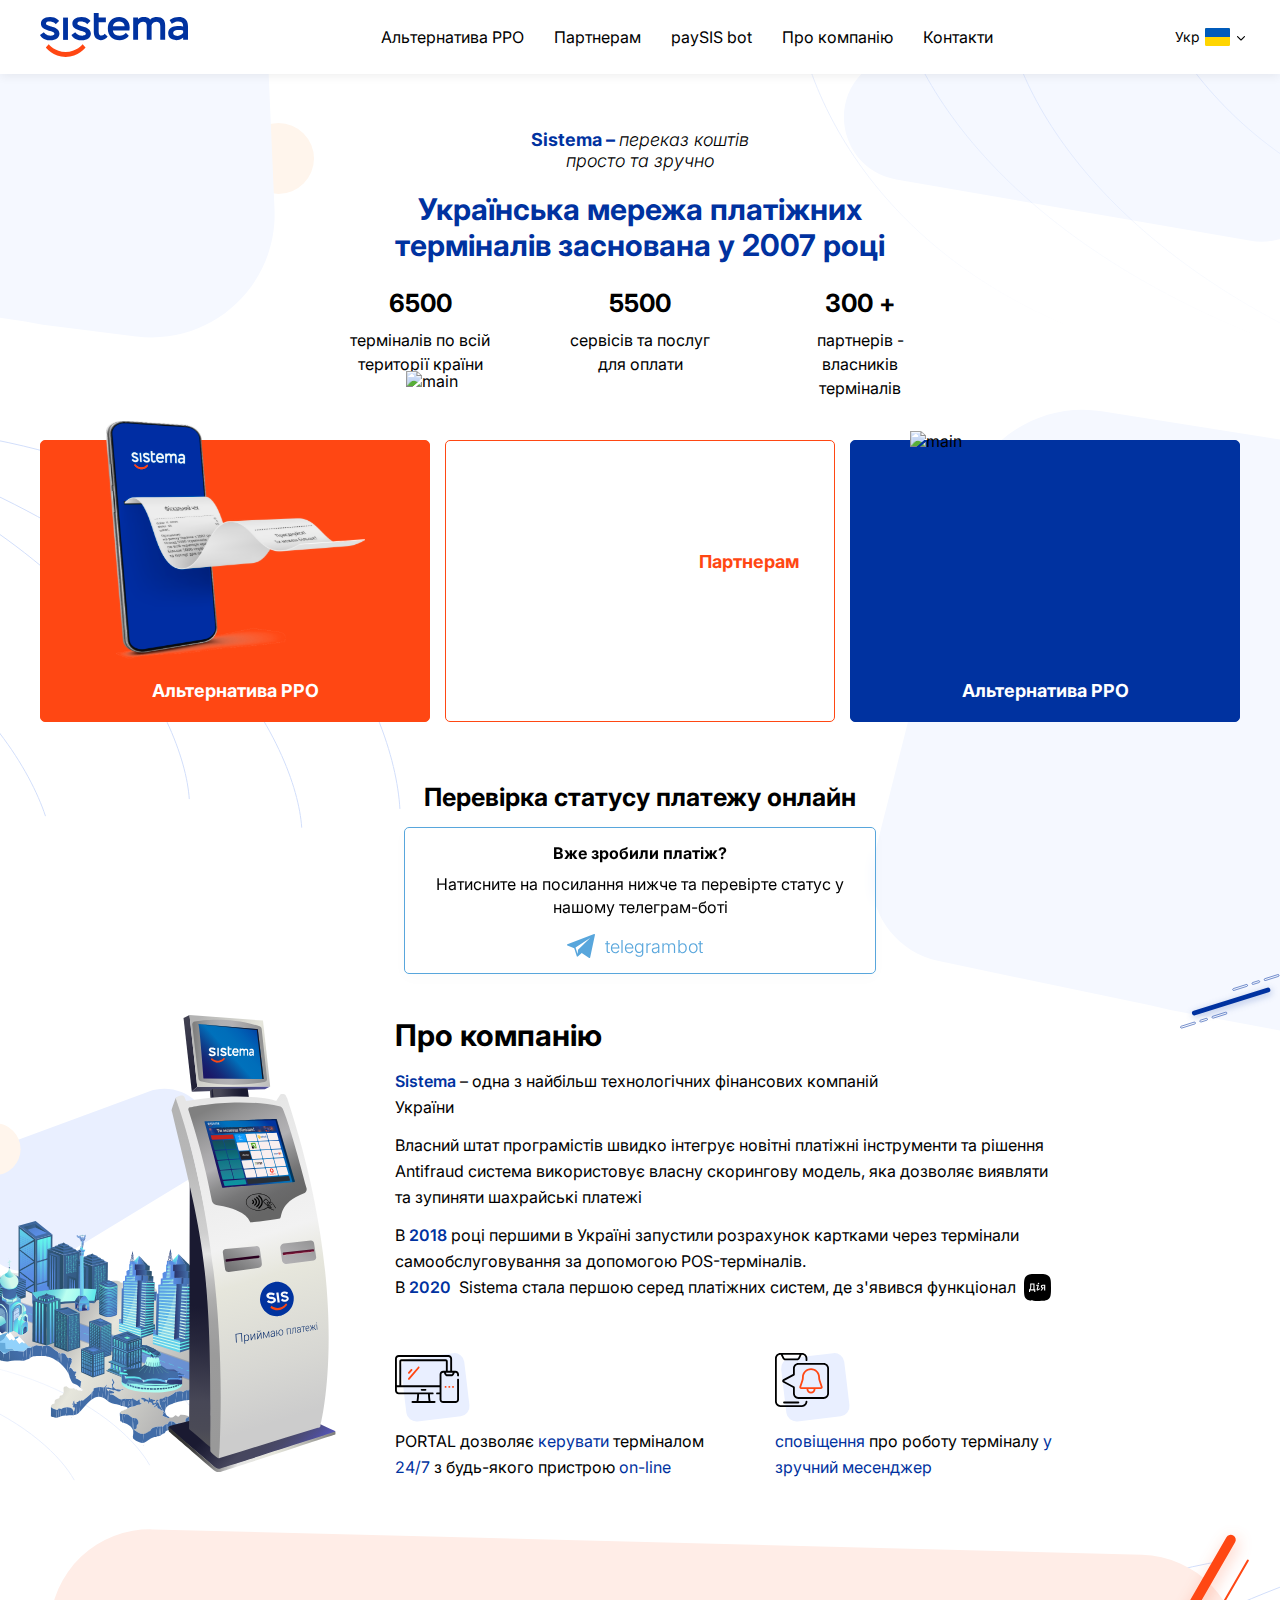
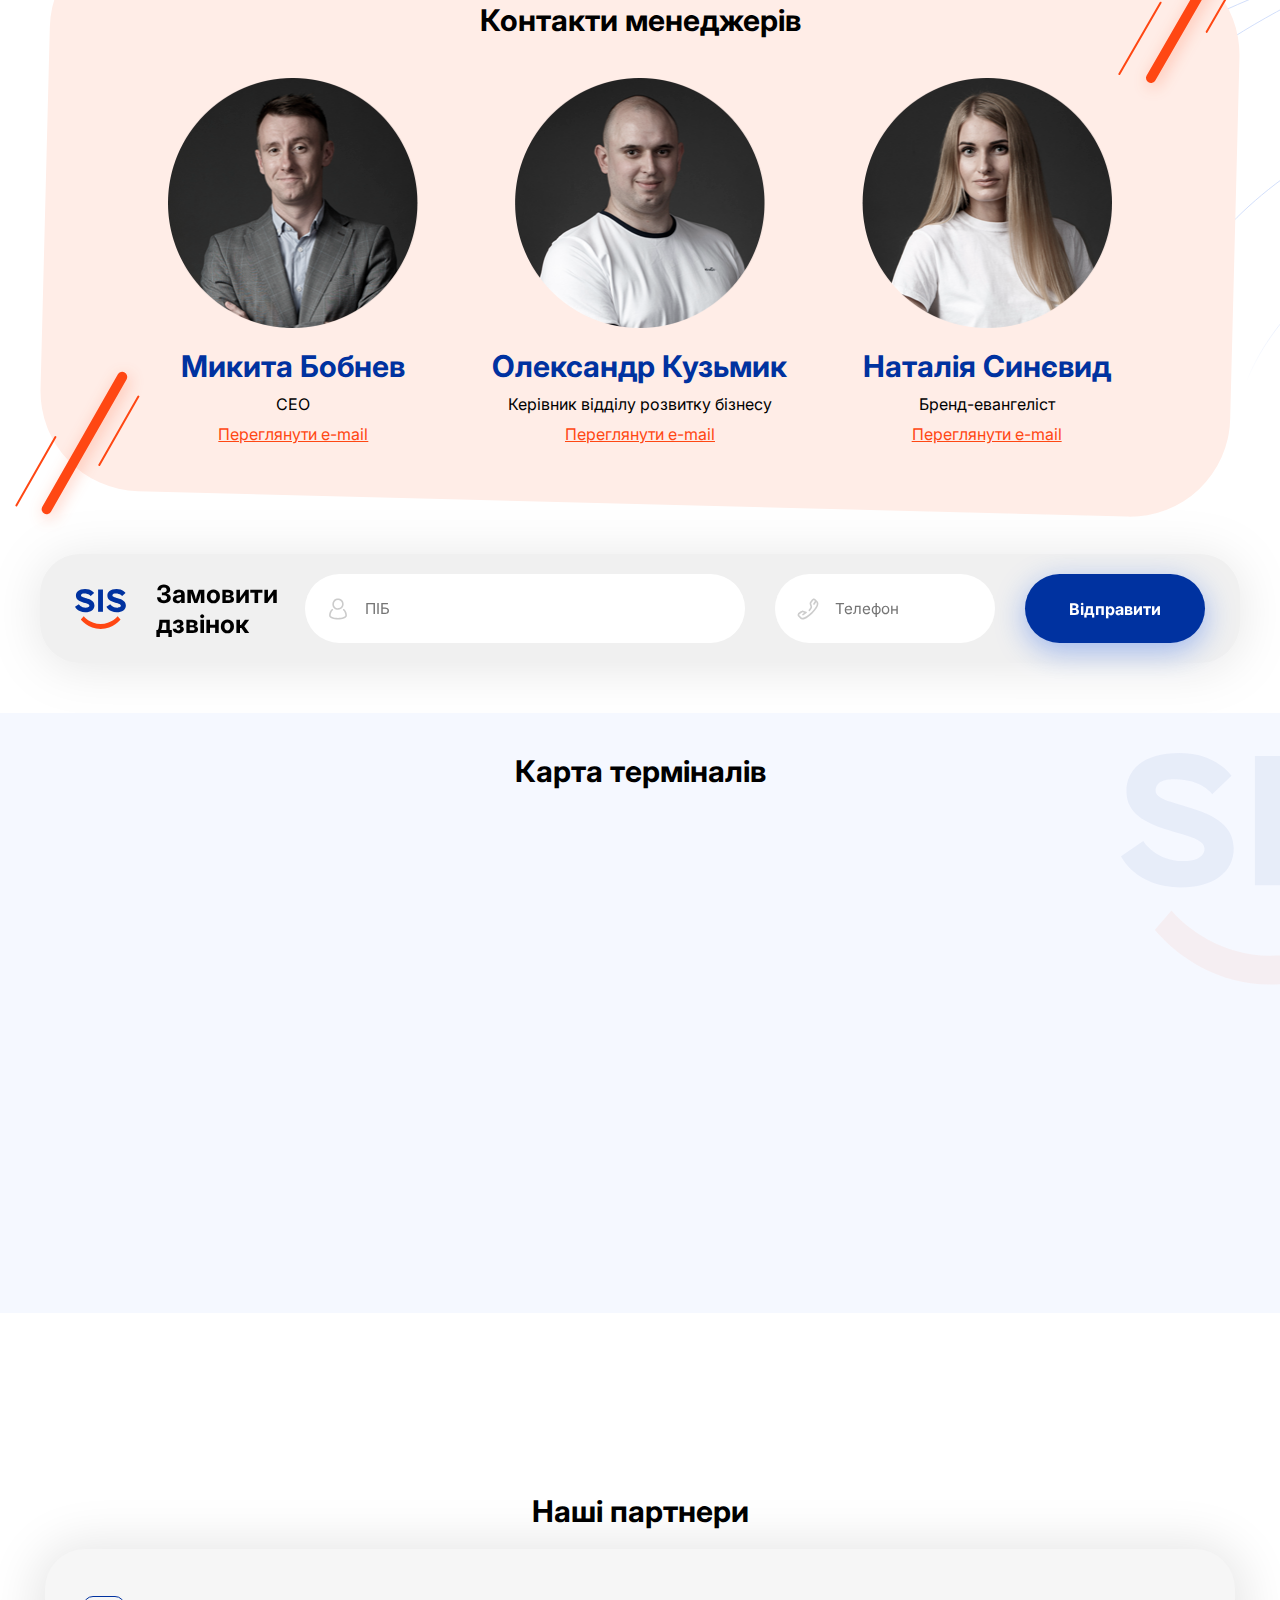
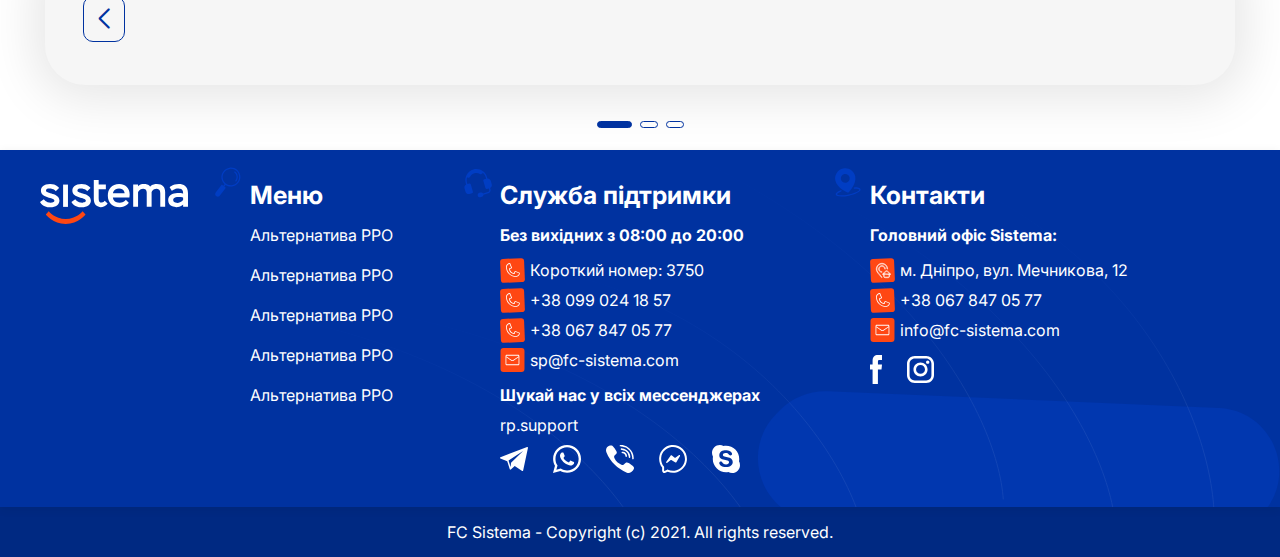
==== index.html @ 843196a5 "asd" ====
<!DOCTYPE html>
<html>

<head>
    <meta charset="utf-8">
    <meta http-equiv="X-UA-Compatible" content="IE=edge">
    <title></title>
    <meta name="description" content="">
    <meta name="viewport" content="width=device-width, initial-scale=1">
    <link rel="stylesheet" href="css/main.css">
    <link rel="stylesheet" href="https://unpkg.com/swiper/swiper-bundle.min.css" />
</head>

<body>
    <div class="wrapper">
        <div class="header_main">
            <img src="img/header/bg_left.svg" class="bg_left" alt="bg">
            <img src="img/header/bg_mob_left.svg" class="bg_left_mob" alt="bg">
            <img src="img/header/bg_right.svg" class="bg_right" alt="bg">
            <img src="img/header/bg_mob_right.svg" class="bg_right_mob" alt="bg">
        </div>
        <header class="padding">
            <div class="container">
                <div class="header_wrap">
                    <div class="header_logo">
                        <img src="img/header/header.svg" alt="logo">
                    </div>
                    <nav>
                        <div class="mob nav_header">
                            <div class="header_logo">
                                <img src="img/header/header.svg" alt="logo">
                            </div>
                            <img src="img/header/close.svg" class="close" alt="close">
                        </div>
                        <ul class="nav_ul">
                            <li><a href="#">Альтернатива РРО</a></li>
                            <li><a href="#">Партнерам</a></li>
                            <li><a href="#">paySIS bot</a></li>
                            <li><a href="#">Про компанію</a></li>
                            <li><a href="#">Контакти</a></li>
                        </ul>
                        <div class="mob header_lang_mob">
                            <ul class="header_lang">
                                <li>
                                    <a href="#">Укр <img src="img/header/ua.svg" alt="ua"></a>
                                    <ul class="sub-menu">
                                        <li>
                                            <a href="#">Укр <img src="img/header/ua.svg" alt="ua"></a>
                                        </li>
                                    </ul>
                                </li>
                            </ul>
                        </div>
                        <div class="footer_support mob">
                            <p class="footer_title"> Служба пiдтримки</p>
                            <p class="footer_subtitle">Без вихідних з 08:00 до 20:00</p>
                            <div class="footer_support_link">
                                <a href="tel:+380678470577"><svg width="25" height="25" viewBox="0 0 25 25" fill="none" xmlns="http://www.w3.org/2000/svg">
                                    <rect y="1.04907" width="23.974" height="23.974" rx="3" transform="rotate(-2.50778 0 1.04907)" fill="#FF4713"/>
                                    <g clip-path="url(#clip0)">
                                    <path d="M15.9994 18.9544C13.5747 18.9544 10.9855 18.0635 8.961 16.0391C6.9399 14.0179 6.04565 11.4304 6.04565 9.00068C6.04565 6.85932 7.77811 5.12329 9.92305 5.12329C10.0888 5.12329 10.2377 5.22416 10.2993 5.37801L12.0354 9.71826C12.1185 9.92605 12.0174 10.1619 11.8097 10.245L9.90257 11.0078C10.0375 13.2018 11.7986 14.9629 13.9923 15.0976L14.7551 13.1905C14.8381 12.983 15.0738 12.8816 15.2819 12.9647L19.6221 14.7008C19.7759 14.7624 19.8768 14.9113 19.8768 15.077C19.8768 17.2184 18.1443 18.9544 15.9994 18.9544ZM9.65337 5.94533C8.10147 6.07961 6.85607 7.38098 6.85607 9.00068C6.85607 11.443 7.80713 13.7391 9.53407 15.466C11.261 17.1929 13.5571 18.144 15.9994 18.144C17.6186 18.144 18.9204 16.8993 19.0548 15.3467L15.3571 13.8677L14.6395 15.6615C14.578 15.8154 14.429 15.9163 14.2633 15.9163C11.4071 15.9163 9.08383 13.5929 9.08383 10.7372C9.08383 10.5715 9.1847 10.4221 9.33855 10.3606L11.1324 9.64299L9.65337 5.94533Z" fill="white"/>
                                    </g>
                                    <defs>
                                    <clipPath id="clip0">
                                    <rect width="13.8311" height="13.8311" fill="white" transform="translate(6.04565 5.12329)"/>
                                    </clipPath>
                                    </defs>
                                    </svg>
                                    Короткий номер: 3750</a>
                                <a href="tel:+380678470577" class="active"><svg width="25" height="25" viewBox="0 0 25 25" fill="none" xmlns="http://www.w3.org/2000/svg">
                                    <rect y="1.04907" width="23.974" height="23.974" rx="3" transform="rotate(-2.50778 0 1.04907)" fill="#FF4713"/>
                                    <g clip-path="url(#clip0)">
                                    <path d="M15.9994 18.9544C13.5747 18.9544 10.9855 18.0635 8.961 16.0391C6.9399 14.0179 6.04565 11.4304 6.04565 9.00068C6.04565 6.85932 7.77811 5.12329 9.92305 5.12329C10.0888 5.12329 10.2377 5.22416 10.2993 5.37801L12.0354 9.71826C12.1185 9.92605 12.0174 10.1619 11.8097 10.245L9.90257 11.0078C10.0375 13.2018 11.7986 14.9629 13.9923 15.0976L14.7551 13.1905C14.8381 12.983 15.0738 12.8816 15.2819 12.9647L19.6221 14.7008C19.7759 14.7624 19.8768 14.9113 19.8768 15.077C19.8768 17.2184 18.1443 18.9544 15.9994 18.9544ZM9.65337 5.94533C8.10147 6.07961 6.85607 7.38098 6.85607 9.00068C6.85607 11.443 7.80713 13.7391 9.53407 15.466C11.261 17.1929 13.5571 18.144 15.9994 18.144C17.6186 18.144 18.9204 16.8993 19.0548 15.3467L15.3571 13.8677L14.6395 15.6615C14.578 15.8154 14.429 15.9163 14.2633 15.9163C11.4071 15.9163 9.08383 13.5929 9.08383 10.7372C9.08383 10.5715 9.1847 10.4221 9.33855 10.3606L11.1324 9.64299L9.65337 5.94533Z" fill="white"/>
                                    </g>
                                    <defs>
                                    <clipPath id="clip0">
                                    <rect width="13.8311" height="13.8311" fill="white" transform="translate(6.04565 5.12329)"/>
                                    </clipPath>
                                    </defs>
                                    </svg>
                                    +38 099 024 18 57</a>
                                <a href="tel:+380678470577"><svg width="25" height="25" viewBox="0 0 25 25" fill="none" xmlns="http://www.w3.org/2000/svg">
                                    <rect y="1.04907" width="23.974" height="23.974" rx="3" transform="rotate(-2.50778 0 1.04907)" fill="#FF4713"/>
                                    <g clip-path="url(#clip0)">
                                    <path d="M15.9994 18.9544C13.5747 18.9544 10.9855 18.0635 8.961 16.0391C6.9399 14.0179 6.04565 11.4304 6.04565 9.00068C6.04565 6.85932 7.77811 5.12329 9.92305 5.12329C10.0888 5.12329 10.2377 5.22416 10.2993 5.37801L12.0354 9.71826C12.1185 9.92605 12.0174 10.1619 11.8097 10.245L9.90257 11.0078C10.0375 13.2018 11.7986 14.9629 13.9923 15.0976L14.7551 13.1905C14.8381 12.983 15.0738 12.8816 15.2819 12.9647L19.6221 14.7008C19.7759 14.7624 19.8768 14.9113 19.8768 15.077C19.8768 17.2184 18.1443 18.9544 15.9994 18.9544ZM9.65337 5.94533C8.10147 6.07961 6.85607 7.38098 6.85607 9.00068C6.85607 11.443 7.80713 13.7391 9.53407 15.466C11.261 17.1929 13.5571 18.144 15.9994 18.144C17.6186 18.144 18.9204 16.8993 19.0548 15.3467L15.3571 13.8677L14.6395 15.6615C14.578 15.8154 14.429 15.9163 14.2633 15.9163C11.4071 15.9163 9.08383 13.5929 9.08383 10.7372C9.08383 10.5715 9.1847 10.4221 9.33855 10.3606L11.1324 9.64299L9.65337 5.94533Z" fill="white"/>
                                    </g>
                                    <defs>
                                    <clipPath id="clip0">
                                    <rect width="13.8311" height="13.8311" fill="white" transform="translate(6.04565 5.12329)"/>
                                    </clipPath>
                                    </defs>
                                    </svg>
                                    +38 067 847 05 77</a>
                                <a href="mailto:sp@fc-sistema.com" class="active"><svg width="25" height="25" viewBox="0 0 25 25" fill="none" xmlns="http://www.w3.org/2000/svg">
                                    <rect x="0.512939" y="0.0693359" width="23.974" height="23.974" rx="3" fill="#FF4713"/>
                                    <g clip-path="url(#clip0)">
                                    <path d="M19.3634 8.09777C19.3634 7.39595 18.7924 6.82495 18.0905 6.82495H6.80505C6.10336 6.82498 5.53247 7.3957 5.53223 8.09799V8.09821V15.9107C5.53223 16.6213 6.10903 17.1839 6.80548 17.1839H18.0901C18.8007 17.1839 19.3633 16.6071 19.3633 15.9107V8.09821C19.3633 8.09815 19.3633 8.0981 19.3633 8.09804C19.3634 8.09796 19.3634 8.09788 19.3634 8.09777ZM6.80505 7.6354H18.0905C18.3455 7.6354 18.5529 7.84284 18.5529 8.09845C18.5529 8.23428 18.4854 8.36035 18.3722 8.43577L12.7046 12.2144C12.5486 12.3184 12.347 12.3184 12.1911 12.2144C12.1911 12.2144 6.52324 8.43569 6.52335 8.43577C6.52337 8.4358 6.52326 8.43572 6.52324 8.43569C6.41016 8.36035 6.34265 8.23428 6.34265 8.09777C6.34265 7.84281 6.55009 7.6354 6.80505 7.6354ZM18.0901 16.3735H6.80548C6.5532 16.3735 6.34265 16.1695 6.34265 15.9107V9.28934L11.7415 12.8887C11.956 13.0317 12.2019 13.1032 12.4478 13.1032C12.6937 13.1032 12.9396 13.0317 13.1541 12.8887L18.5529 9.28934V15.9107C18.5529 16.1629 18.349 16.3735 18.0901 16.3735Z" fill="white"/>
                                    </g>
                                    <defs>
                                    <clipPath id="clip0">
                                    <rect width="13.8311" height="13.8311" fill="white" transform="translate(5.53223 5.08887)"/>
                                    </clipPath>
                                    </defs>
                                    </svg>
                                    sp@fc-sistema.com</a>
                            </div>
                            <p class="footer_subtitle bold">Шукай нас у всiх мессенджерах</p>
                            <a href="mailto:rp.support" class="footer_link_sup">rp.support</a>
                            <div class="footer_social_wrap">
                                <a href="#">
                                    <img src="img/header/tg.svg" alt="icon">
                                </a>
                                <a href="#">
                                    <img src="img/header/ws.svg" alt="icon">
                                </a>
                                <a href="#">
                                    <img src="img/header/phone.svg" alt="icon">
                                </a>
                                <a href="#">
                                    <img src="img/header/mes.svg" alt="icon">
                                </a>
                                <a href="#">
                                    <img src="img/header/skype.svg" alt="icon">
                                </a>
                            </div>
                        </div>
                    </nav>
                    <ul class="header_lang">
                        <li>
                            <a href="#">Укр <img src="img/header/ua.svg" alt="ua"></a>
                            <ul class="sub-menu">
                                <li>
                                    <a href="#">Укр <img src="img/header/ua.svg" alt="ua"></a>
                                </li>
                            </ul>
                        </li>
                    </ul>
                    <img src="img/header/menu.svg" class="menu" alt="menu">
                </div>
            </div>
        </header>
        <main>
            <section class="main_section padding">
                <img src="img/main/main_bg.svg" class="main_bg" alt="bg">
                <div class="container">
                    <div class="main_section_wrap">
                        <p class="main_pretitle">
                            Sistema – <span>переказ коштів<br> просто та зручно</span>
                        </p>
                        <h1 class="main_title">Українська мережа платіжних<br> терміналів заснована у 2007 році</h1>
                        <div class="main_item_wrap">
                            <div class="main_item_box">
                                <p class="num">6500</p>
                                <p class="text">терміналів по всій<br> території країни</p>
                            </div>
                            <div class="main_item_box">
                                <p class="num">5500</p>
                                <p class="text">cервісів та послуг<br> для оплати</p>
                            </div>
                            <div class="main_item_box">
                                <p class="num">300 +</p>
                                <p class="text">партнерів - <br> власників терміналів</p>
                            </div>
                        </div>
                    </div>
                    <div class="main_bottom_wrap">
                        <div class="main_bottom_item">
                            <img src="img/main/main_1.svg" height="248" width="259" alt="main">
                            <p>Альтернатива РРО</p>
                        </div>
                        <div class="main_bottom_item">
                            <img src="img/main/main_2.svg" height="360" width="320" alt="main">
                            <p>Партнерам</p>
                        </div>
                        <div class="main_bottom_item">
                            <img src="img/main/main_3.svg" height="250" width="270" alt="main">
                            <p>Альтернатива РРО</p>
                        </div>
                    </div>
                </div>
            </section>
            <section class="status padding">
                <img src="img/status/status_bg.svg" class="status_bg" alt="status">
                <div class="container">
                    <h3 class="status_title">Перевірка статусу платежу онлайн</h3>
                    <div class="status_wrap">
                        <p class="status_titles">Вже зробили платiж?</p>
                        <p class="status_text">Натисните на посилання нижче та перевiрте статус у нашому телеграм-ботi</p>
                        <a href="#" class="status_link"><svg width="28" height="24" viewBox="0 0 28 24" fill="none" xmlns="http://www.w3.org/2000/svg">
                            <g clip-path="url(#clip0)">
                            <path d="M27.1109 0.0449167L0.408402 10.2158C-0.129537 10.4245 -0.136985 11.2592 0.387813 11.4987L7.2277 14.3017L9.77503 22.3291C9.9266 22.7616 10.4658 22.9069 10.8141 22.6088L14.7264 18.9711L22.1643 23.9C22.5502 24.1412 23.0588 23.9232 23.149 23.4777L27.9852 0.782004C28.0886 0.276898 27.5914 -0.141544 27.1109 0.0449167ZM11.0314 15.8218L10.5968 19.9485L8.53181 13.5961L23.0952 4.04025L11.0314 15.8218Z" fill="#58A6DC"/>
                            </g>
                            <defs>
                            <clipPath id="clip0">
                            <rect width="28" height="24" fill="white"/>
                            </clipPath>
                            </defs>
                            </svg>
                            telegrambot</a>
                    </div>
                </div>
            </section>
            <section class="about padding">
                <img src="img/about/about_arr.svg" class="about_arr" alt="arr">
                <div class="container">
                    <img src="img/about/about_bg.svg" class="about_bg" alt="arr">
                    <div class="about_wrap">
                        <img src="img/about/about.svg" class="about_img" height="640" width="585" alt="about">
                        <div class="about_info">
                            <img src="img/about/about_mob.svg" class="about_img_mob" alt="about">
                            <h3 class="about_title">Про компанію</h3>
                            <div class="about_text">
                                <p>
                                    <span>Sistema</span> – одна з найбільш технологічних фінансових компаній<br> України
                                </p>
                                <p>Власний штат програмістів швидко інтегрує новітні платіжні інструменти та рішення<br> Antifraud система використовує власну скорингову модель, яка дозволяє виявляти<br> та зупиняти шахрайські платежі</p>
                                <p>В <span>2018</span> році першими в Україні запустили розрахунок картками через термінали<br> самообслуговування за допомогою POS-терміналів.<br></p>
                                <p>В <span>2020</span>  Sistema стала першою серед платіжних систем, де з'явився функціонал</p>
                            </div>
                            <div class="about_icon_wrap">
                                <div class="about_icon_item">
                                    <img src="img/about/about_icon_1.svg" alt="about">
                                    <p>PORTAL дозволяє <span>керувати</span> терміналом <span>24/7</span> з будь-якого пристрою <span>on-line</span></p>
                                </div>
                                <div class="about_icon_item">
                                    <img src="img/about/about_icon_2.svg" alt="about">
                                    <p><span>сповіщення</span> про роботу терміналу <span>у<br> зручний месенджер</span></p>
                                </div>
                            </div>
                        </div>
                    </div>
                </div>
            </section>
            <section class="contact padding_mob ">
                <img src="img/contact/ar_bg.svg" class="arr_bg" alt="bg">
                <div class="container">
                    <img src="img/contact/rh.svg" class="right" alt="rh">
                    <img src="img/contact/lf.svg" class="left" alt="lf">
                    <h3 class="contact_title">Контакти менеджерів</h3>
                    <div class="contact_wrap">
                        <div class="contact_box">
                            <img src="img/contact/con1.png" height="250" width="250" alt="contact">
                            <p class="contact_name">Микита Бобнев</p>
                            <p class="contact_prof">СЕО</p>
                            <a href="mailto:email@mail.ru" class="contact_link"><span class="show">Переглянути e-mail</span><span class="hide">email@mail.ru</span></a>
                        </div>
                        <div class="contact_box">
                            <img src="img/contact/con2.png" height="250" width="250" alt="contact">
                            <p class="contact_name">Олександр Кузьмик</p>
                            <p class="contact_prof">Керівник відділу розвитку бізнесу</p>
                            <a href="mailto:email@mail.ru" class="contact_link"><span class="show">Переглянути e-mail</span><span class="hide">email@mail.ru</span></a>
                        </div>
                        <div class="contact_box">
                            <img src="img/contact/con3.png" height="250" width="250" alt="contact">
                            <p class="contact_name">Наталія Синєвид</p>
                            <p class="contact_prof">Бренд-евангеліст</p>
                            <a href="mailto:email@mail.ru" class="contact_link"><span class="show">Переглянути e-mail</span><span class="hide">email@mail.ru</span></a>
                        </div>
                    </div>
                </div>
            </section>
            <section class="form padding">
                <div class="container">
                    <div class="form_wrap">
                        <div class="form_info">
                            <img src="img/form/logo.svg" alt="logo">
                            <p class="form_title">Замовити<br> дзвiнок</p>
                        </div>
                        <form class="form_feedback">
                            <div class="form_feedback_input">
                                <svg width="26" height="26" viewBox="0 0 26 26" fill="none" xmlns="http://www.w3.org/2000/svg">
                                    <g opacity="0.2">
                                    <path d="M19.2866 13.1471C19.2112 13.0701 19.1212 13.0088 19.0219 12.9668C18.9225 12.9249 18.8158 12.9031 18.708 12.9028C18.6002 12.9025 18.4934 12.9237 18.3938 12.9651C18.2943 13.0065 18.2039 13.0673 18.1281 13.144C18.0523 13.2207 17.9925 13.3116 17.9522 13.4117C17.9119 13.5117 17.8919 13.6187 17.8934 13.7265C17.8949 13.8343 17.9178 13.9408 17.9608 14.0396C18.0039 14.1385 18.0662 14.2278 18.1441 14.3024C18.8334 14.9807 19.3803 15.7898 19.7527 16.6824C20.125 17.5749 20.3154 18.5328 20.3125 19.4999C20.3125 20.4937 17.464 21.9374 13 21.9374C8.53608 21.9374 5.68754 20.493 5.68754 19.4983C5.6848 18.5378 5.8726 17.5864 6.24007 16.699C6.60753 15.8116 7.14737 15.0059 7.82831 14.3286C7.90533 14.2535 7.96667 14.1639 8.00878 14.0649C8.05088 13.9659 8.07292 13.8596 8.0736 13.752C8.07428 13.6444 8.0536 13.5378 8.01275 13.4383C7.9719 13.3388 7.9117 13.2484 7.83564 13.1723C7.75958 13.0963 7.66917 13.0361 7.56967 12.9952C7.47016 12.9544 7.36353 12.9337 7.25597 12.9344C7.1484 12.935 7.04205 12.9571 6.94306 12.9992C6.84408 13.0413 6.75445 13.1026 6.67936 13.1796C5.84689 14.0077 5.18696 14.9927 4.73778 16.0776C4.2886 17.1625 4.05909 18.3257 4.06254 19.4999C4.06254 22.1386 8.66698 23.5624 13 23.5624C17.3331 23.5624 21.9375 22.1386 21.9375 19.4999C21.9411 18.3178 21.7085 17.1469 21.2533 16.056C20.798 14.965 20.1294 13.9761 19.2866 13.1471Z" fill="black"/>
                                    <path d="M13 13.8125C14.1249 13.8125 15.2245 13.4789 16.1598 12.854C17.0951 12.229 17.8241 11.3408 18.2546 10.3015C18.685 9.26225 18.7977 8.11869 18.5782 7.01542C18.3588 5.91216 17.8171 4.89874 17.0217 4.10333C16.2263 3.30792 15.2128 2.76624 14.1096 2.54679C13.0063 2.32733 11.8627 2.43996 10.8235 2.87044C9.78423 3.30091 8.89597 4.02989 8.27102 4.96519C7.64607 5.9005 7.3125 7.00012 7.3125 8.125C7.31424 9.63288 7.91402 11.0785 8.98025 12.1447C10.0465 13.211 11.4921 13.8107 13 13.8125ZM13 4.0625C13.8035 4.0625 14.5889 4.30076 15.257 4.74715C15.9251 5.19355 16.4458 5.82802 16.7533 6.57035C17.0607 7.31267 17.1412 8.1295 16.9844 8.91755C16.8277 9.7056 16.4408 10.4295 15.8726 10.9976C15.3045 11.5658 14.5806 11.9527 13.7926 12.1094C13.0045 12.2662 12.1877 12.1857 11.4453 11.8783C10.703 11.5708 10.0685 11.0501 9.62216 10.382C9.17576 9.71392 8.9375 8.92848 8.9375 8.125C8.93877 7.04794 9.36719 6.01537 10.1288 5.25378C10.8904 4.49219 11.9229 4.06377 13 4.0625Z" fill="black"/>
                                    </g>
                                </svg>
                                <input type="text" placeholder="ПIБ">
                            </div>
                            <div class="form_feedback_input">
                                <svg width="26" height="26" viewBox="0 0 26 26" fill="none" xmlns="http://www.w3.org/2000/svg">
                                    <g opacity="0.2">
                                    <path d="M22.3852 5.15932L20.5379 3.31105C20.2893 3.06276 19.9899 2.87123 19.6602 2.74961C19.3306 2.62799 18.9785 2.57917 18.6282 2.6065C18.2779 2.63382 17.9376 2.73665 17.6308 2.90792C17.324 3.07919 17.0579 3.31483 16.8508 3.59867L15.0568 6.05998C14.8335 6.36739 14.685 6.7226 14.6229 7.09743C14.5609 7.47226 14.587 7.8564 14.6993 8.21936C14.9318 8.96483 15.2785 10.0749 15.4825 10.7608C15.5416 10.9466 15.5282 11.1478 15.4452 11.3242C15.0038 12.2113 14.4335 13.0281 13.7527 13.7482C13.6042 13.9013 13.5218 14.1067 13.5234 14.3201C13.5251 14.5334 13.6105 14.7376 13.7614 14.8884C13.9122 15.0393 14.1164 15.1248 14.3297 15.1264C14.5431 15.128 14.7485 15.0457 14.9016 14.8971C15.7084 14.0549 16.3818 13.0945 16.8987 12.049C17.1687 11.5009 17.2181 10.8701 17.0369 10.2867C16.8353 9.60671 16.4853 8.48716 16.2505 7.73544C16.2131 7.61479 16.2042 7.48707 16.2248 7.36242C16.2453 7.23776 16.2946 7.11961 16.3688 7.01735L18.1636 4.55547C18.2326 4.4612 18.3211 4.38297 18.4232 4.32613C18.5253 4.26929 18.6384 4.2352 18.7549 4.22619C18.8714 4.21717 18.9884 4.23345 19.098 4.27391C19.2076 4.31436 19.3072 4.37804 19.3899 4.46057L19.9342 5.00495L18.3028 7.5211C18.2421 7.61057 18.1998 7.71127 18.1785 7.8173C18.1572 7.92332 18.1572 8.03254 18.1786 8.13854C18.2001 8.24454 18.2425 8.3452 18.3033 8.43461C18.3641 8.52402 18.4422 8.60038 18.533 8.65922C18.6237 8.71806 18.7253 8.7582 18.8317 8.77727C18.9382 8.79634 19.0474 8.79397 19.1529 8.7703C19.2584 8.74662 19.3582 8.70212 19.4463 8.63939C19.5344 8.57667 19.6091 8.49698 19.666 8.40502L21.1082 6.18064L21.2347 6.30714C21.4249 6.51039 21.5719 6.75023 21.6665 7.01206C21.7612 7.27389 21.8016 7.55224 21.7853 7.83017C21.7772 9.26115 20.8221 11.895 16.3172 16.3158C11.5989 20.9462 7.85457 22.7896 6.29863 21.2459L4.45141 19.3976C4.36898 19.315 4.30538 19.2155 4.26499 19.1061C4.22461 18.9966 4.20838 18.8797 4.21742 18.7633C4.22647 18.647 4.26057 18.534 4.3174 18.4321C4.37423 18.3302 4.45242 18.2417 4.54663 18.1729L7.00794 16.3785C7.10989 16.304 7.22791 16.2545 7.3525 16.2339C7.47708 16.2134 7.60475 16.2224 7.72522 16.2603L9.26352 16.7401L7.50763 17.967C7.33093 18.0905 7.21054 18.2792 7.17294 18.4915C7.13534 18.7038 7.18362 18.9223 7.30714 19.099C7.43067 19.2757 7.61934 19.3961 7.83163 19.4337C8.04392 19.4713 8.26246 19.423 8.43916 19.2995L11.5519 17.1243C11.7285 17.0007 11.8487 16.8121 11.8862 16.5999C11.9237 16.3878 11.8754 16.1694 11.7519 15.9928C11.6469 15.8486 11.4965 15.744 11.3248 15.6957L11.329 15.6826L8.20898 14.7094C7.84633 14.5968 7.46241 14.5704 7.08775 14.6322C6.71309 14.6941 6.35804 14.8425 6.05082 15.0656L3.58894 16.8601C3.30505 17.0672 3.0694 17.3335 2.89818 17.6404C2.72697 17.9473 2.62426 18.2877 2.59711 18.6381C2.56997 18.9885 2.61903 19.3406 2.74093 19.6703C2.86283 19.9999 3.05467 20.2992 3.30327 20.5477L5.15138 22.3968C5.48547 22.7318 5.88416 22.9953 6.32324 23.1714C6.76232 23.3475 7.23261 23.4325 7.70555 23.4212C9.75898 23.4212 12.8432 22.0021 17.4556 17.4759C21.3927 13.6121 23.3961 10.37 23.4104 7.8396C23.4301 7.34668 23.3493 6.85491 23.1731 6.39416C22.9968 5.93341 22.7288 5.51329 22.3852 5.15932Z" fill="black"/>
                                    </g>
                                </svg>
                                <input type="tel" placeholder="Телефон">
                            </div>
                            <button type="submit">Вiдправити</button>
                        </form>
                    </div>
                </div>
            </section>
            <section class="map padding">
                <img src="img/map/map.svg" class="map_bg" alt="map">
                <div class="container">
                    <h3 class="map_title">Карта терміналів</h3>
                    <iframe src="" frameborder="0"></iframe>
                </div>
            </section>
            <section class="partners padding_mob">
                <div class="container">
                    <h3 class="partners_title">Наші партнери</h3>
                    <div class="partners_wrap">
                        <div class="swiper-button-prev"></div>
                        <div class="swiper-container">
                            <div class="swiper-wrapper">
                                <div class="swiper-slide">
                                    <img src="img/part/part.svg" alt="part">
                                </div>
                                <div class="swiper-slide">
                                    <img src="img/part/part.svg" alt="part">
                                </div>
                                <div class="swiper-slide">
                                    <img src="img/part/part.svg" alt="part">
                                </div>
                                <div class="swiper-slide">
                                    <img src="img/part/part.svg" alt="part">
                                </div>
                                <div class="swiper-slide">
                                    <img src="img/part/part.svg" alt="part">
                                </div>
                                <div class="swiper-slide">
                                    <img src="img/part/part.svg" alt="part">
                                </div>
                            </div>
                        </div>
                        <div class="swiper-pagination"></div>
                        <div class="swiper-button-next"></div>
                    </div>
                </div>
            </section>
        </main>
        <footer class="padding">
            <img src="img/footer/lin_bg.svg" class="line" loading="lazy" alt="line">
            <img src="img/footer/footer_bg.svg" class="bg" loading="lazy" alt="bg">
            <div class="container">
                <div class="footer_wrap">
                    <div class="footer_logo">
                        <img src="img/footer/logo.svg" height="44" width="148" alt="logo">
                    </div>
                    <div class="footer_menu">
                        <p class="footer_title"> <svg width="35" height="35" viewBox="0 0 35 35" fill="none" xmlns="http://www.w3.org/2000/svg">
                            <g clip-path="url(#clip0)">
                            <path d="M9.72602 30.6572L15.4824 23.2031C15.6965 22.9258 15.6453 22.5276 15.3681 22.3135L14.3642 21.5384L15.5799 19.9641C17.4276 21.2048 19.7128 21.8102 22.0885 21.5048C27.2915 20.8361 30.9805 16.0591 30.3118 10.856C29.6431 5.65295 24.8661 1.96395 19.663 2.63265C14.46 3.30134 10.771 8.0784 11.4397 13.2815C11.745 15.6572 12.9085 17.715 14.5761 19.1889L13.3604 20.7632L12.3566 19.988C12.0793 19.7739 11.6811 19.8251 11.4671 20.1023L5.71071 27.5565C5.29617 28.0925 5.11569 28.7581 5.20207 29.4302C5.28846 30.1024 5.63137 30.7007 6.16799 31.1145C6.70406 31.529 7.36959 31.7095 8.04176 31.6231C8.71392 31.5368 9.31219 31.1938 9.72602 30.6572ZM12.6978 13.1198C12.1182 8.61026 15.3155 4.47031 19.8247 3.89079C24.3339 3.31127 28.4741 6.5082 29.0537 11.0177C29.6333 15.5272 26.436 19.6672 21.9268 20.2467C17.4176 20.8262 13.2774 17.6293 12.6978 13.1198ZM25.2666 16.0264C25.2459 15.8654 25.2866 15.6967 25.3937 15.558C27.3177 13.0662 26.8561 9.47479 24.3647 7.5508C24.0874 7.33672 24.0363 6.93852 24.2503 6.66129C24.4644 6.38407 24.8626 6.33289 25.1398 6.54697C28.1847 8.89831 28.7489 13.2883 26.3976 16.3331C26.1835 16.6104 25.7853 16.6615 25.5081 16.4475C25.3693 16.3403 25.2872 16.1871 25.2666 16.0264Z" fill="#003DC3"/>
                            </g>
                            <defs>
                            <clipPath id="clip0">
                            <rect width="30.4438" height="30.4438" fill="white" transform="translate(30.1956) rotate(82.6765)"/>
                            </clipPath>
                            </defs>
                            </svg> Меню
                        </p>
                        <ul>
                            <li>
                                <a href="#">Альтернатива РРО</a>
                            </li>
                            <li>
                                <a href="#">Альтернатива РРО</a>
                            </li>
                            <li>
                                <a href="#">Альтернатива РРО</a>
                            </li>
                            <li>
                                <a href="#">Альтернатива РРО</a>
                            </li>
                            <li>
                                <a href="#">Альтернатива РРО</a>
                            </li>
                        </ul>
                    </div>
                    <div class="footer_support">
                        <p class="footer_title"><svg width="35" height="36" viewBox="0 0 35 36" fill="none" xmlns="http://www.w3.org/2000/svg">
                            <path d="M27.4004 13.4439L27.0263 12.1298C25.3575 6.26673 19.2301 2.8546 13.3671 4.52342C7.50402 6.19223 4.09189 12.3196 5.7607 18.1827L6.13474 19.4968C4.79169 20.1931 4.0752 21.7628 4.50505 23.273L5.48419 26.713C5.97501 28.4374 7.77723 29.441 9.50162 28.9502L12.0035 28.2381C12.6933 28.0417 13.0947 27.321 12.8983 26.6311L10.851 19.4383C10.6547 18.7484 9.93394 18.3471 9.24405 18.5435L7.36768 19.0775L7.01162 17.8266C6.47621 15.9456 6.536 14.0343 7.07482 12.2917L7.45375 12.503C7.91214 12.7583 8.4404 12.8195 8.94389 12.6762L8.95421 12.6733C9.45199 12.5289 9.86143 12.2001 10.1068 11.7472C11.032 10.0403 12.5692 8.80731 14.4352 8.27617C16.3013 7.74503 18.2573 7.98375 19.9432 8.94779C20.3898 9.20335 20.9114 9.2672 21.4102 9.12791L21.4206 9.12497C21.9237 8.98175 22.3411 8.65099 22.5961 8.193L22.807 7.81385C24.1827 9.01152 25.24 10.6048 25.7754 12.4858L26.1315 13.7368L24.2551 14.2708C23.5652 14.4672 23.1639 15.1879 23.3602 15.8778L25.4075 23.0706C25.6039 23.7605 26.3246 24.1618 27.0145 23.9655L28.8909 23.4314L29.2469 24.6823C29.5415 25.7171 28.9394 26.7982 27.9046 27.0928L23.1214 28.4542C22.5945 27.6279 21.569 27.2058 20.5795 27.4874L19.3286 27.8435C18.1218 28.187 17.4191 29.4488 17.7626 30.6557C18.1061 31.8625 19.3679 32.5652 20.5748 32.2217L21.8257 31.8656C22.8152 31.584 23.4646 30.6848 23.4775 29.7051L28.2607 28.3437C29.9851 27.8529 30.9887 26.0506 30.4978 24.3263L30.1238 23.0122C31.4668 22.3158 32.1833 20.7458 31.7535 19.2359L30.7744 15.7959C30.3445 14.2857 28.9088 13.3286 27.4004 13.4439Z" fill="#003DC3"/>
                            </svg> Служба пiдтримки</p>
                        <p class="footer_subtitle">Без вихідних з 08:00 до 20:00</p>
                        <div class="footer_support_link">
                            <a href="tel:+380678470577"><svg width="25" height="25" viewBox="0 0 25 25" fill="none" xmlns="http://www.w3.org/2000/svg">
                                <rect y="1.04907" width="23.974" height="23.974" rx="3" transform="rotate(-2.50778 0 1.04907)" fill="#FF4713"/>
                                <g clip-path="url(#clip0)">
                                <path d="M15.9994 18.9544C13.5747 18.9544 10.9855 18.0635 8.961 16.0391C6.9399 14.0179 6.04565 11.4304 6.04565 9.00068C6.04565 6.85932 7.77811 5.12329 9.92305 5.12329C10.0888 5.12329 10.2377 5.22416 10.2993 5.37801L12.0354 9.71826C12.1185 9.92605 12.0174 10.1619 11.8097 10.245L9.90257 11.0078C10.0375 13.2018 11.7986 14.9629 13.9923 15.0976L14.7551 13.1905C14.8381 12.983 15.0738 12.8816 15.2819 12.9647L19.6221 14.7008C19.7759 14.7624 19.8768 14.9113 19.8768 15.077C19.8768 17.2184 18.1443 18.9544 15.9994 18.9544ZM9.65337 5.94533C8.10147 6.07961 6.85607 7.38098 6.85607 9.00068C6.85607 11.443 7.80713 13.7391 9.53407 15.466C11.261 17.1929 13.5571 18.144 15.9994 18.144C17.6186 18.144 18.9204 16.8993 19.0548 15.3467L15.3571 13.8677L14.6395 15.6615C14.578 15.8154 14.429 15.9163 14.2633 15.9163C11.4071 15.9163 9.08383 13.5929 9.08383 10.7372C9.08383 10.5715 9.1847 10.4221 9.33855 10.3606L11.1324 9.64299L9.65337 5.94533Z" fill="white"/>
                                </g>
                                <defs>
                                <clipPath id="clip0">
                                <rect width="13.8311" height="13.8311" fill="white" transform="translate(6.04565 5.12329)"/>
                                </clipPath>
                                </defs>
                                </svg>
                                Короткий номер: 3750</a>
                            <a href="tel:+380678470577"><svg width="25" height="25" viewBox="0 0 25 25" fill="none" xmlns="http://www.w3.org/2000/svg">
                                <rect y="1.04907" width="23.974" height="23.974" rx="3" transform="rotate(-2.50778 0 1.04907)" fill="#FF4713"/>
                                <g clip-path="url(#clip0)">
                                <path d="M15.9994 18.9544C13.5747 18.9544 10.9855 18.0635 8.961 16.0391C6.9399 14.0179 6.04565 11.4304 6.04565 9.00068C6.04565 6.85932 7.77811 5.12329 9.92305 5.12329C10.0888 5.12329 10.2377 5.22416 10.2993 5.37801L12.0354 9.71826C12.1185 9.92605 12.0174 10.1619 11.8097 10.245L9.90257 11.0078C10.0375 13.2018 11.7986 14.9629 13.9923 15.0976L14.7551 13.1905C14.8381 12.983 15.0738 12.8816 15.2819 12.9647L19.6221 14.7008C19.7759 14.7624 19.8768 14.9113 19.8768 15.077C19.8768 17.2184 18.1443 18.9544 15.9994 18.9544ZM9.65337 5.94533C8.10147 6.07961 6.85607 7.38098 6.85607 9.00068C6.85607 11.443 7.80713 13.7391 9.53407 15.466C11.261 17.1929 13.5571 18.144 15.9994 18.144C17.6186 18.144 18.9204 16.8993 19.0548 15.3467L15.3571 13.8677L14.6395 15.6615C14.578 15.8154 14.429 15.9163 14.2633 15.9163C11.4071 15.9163 9.08383 13.5929 9.08383 10.7372C9.08383 10.5715 9.1847 10.4221 9.33855 10.3606L11.1324 9.64299L9.65337 5.94533Z" fill="white"/>
                                </g>
                                <defs>
                                <clipPath id="clip0">
                                <rect width="13.8311" height="13.8311" fill="white" transform="translate(6.04565 5.12329)"/>
                                </clipPath>
                                </defs>
                                </svg>
                                +38 099 024 18 57</a>
                            <a href="tel:+380678470577"><svg width="25" height="25" viewBox="0 0 25 25" fill="none" xmlns="http://www.w3.org/2000/svg">
                                <rect y="1.04907" width="23.974" height="23.974" rx="3" transform="rotate(-2.50778 0 1.04907)" fill="#FF4713"/>
                                <g clip-path="url(#clip0)">
                                <path d="M15.9994 18.9544C13.5747 18.9544 10.9855 18.0635 8.961 16.0391C6.9399 14.0179 6.04565 11.4304 6.04565 9.00068C6.04565 6.85932 7.77811 5.12329 9.92305 5.12329C10.0888 5.12329 10.2377 5.22416 10.2993 5.37801L12.0354 9.71826C12.1185 9.92605 12.0174 10.1619 11.8097 10.245L9.90257 11.0078C10.0375 13.2018 11.7986 14.9629 13.9923 15.0976L14.7551 13.1905C14.8381 12.983 15.0738 12.8816 15.2819 12.9647L19.6221 14.7008C19.7759 14.7624 19.8768 14.9113 19.8768 15.077C19.8768 17.2184 18.1443 18.9544 15.9994 18.9544ZM9.65337 5.94533C8.10147 6.07961 6.85607 7.38098 6.85607 9.00068C6.85607 11.443 7.80713 13.7391 9.53407 15.466C11.261 17.1929 13.5571 18.144 15.9994 18.144C17.6186 18.144 18.9204 16.8993 19.0548 15.3467L15.3571 13.8677L14.6395 15.6615C14.578 15.8154 14.429 15.9163 14.2633 15.9163C11.4071 15.9163 9.08383 13.5929 9.08383 10.7372C9.08383 10.5715 9.1847 10.4221 9.33855 10.3606L11.1324 9.64299L9.65337 5.94533Z" fill="white"/>
                                </g>
                                <defs>
                                <clipPath id="clip0">
                                <rect width="13.8311" height="13.8311" fill="white" transform="translate(6.04565 5.12329)"/>
                                </clipPath>
                                </defs>
                                </svg>
                                +38 067 847 05 77</a>
                            <a href="mailto:sp@fc-sistema.com"><svg width="25" height="25" viewBox="0 0 25 25" fill="none" xmlns="http://www.w3.org/2000/svg">
                                <rect x="0.512939" y="0.0693359" width="23.974" height="23.974" rx="3" fill="#FF4713"/>
                                <g clip-path="url(#clip0)">
                                <path d="M19.3634 8.09777C19.3634 7.39595 18.7924 6.82495 18.0905 6.82495H6.80505C6.10336 6.82498 5.53247 7.3957 5.53223 8.09799V8.09821V15.9107C5.53223 16.6213 6.10903 17.1839 6.80548 17.1839H18.0901C18.8007 17.1839 19.3633 16.6071 19.3633 15.9107V8.09821C19.3633 8.09815 19.3633 8.0981 19.3633 8.09804C19.3634 8.09796 19.3634 8.09788 19.3634 8.09777ZM6.80505 7.6354H18.0905C18.3455 7.6354 18.5529 7.84284 18.5529 8.09845C18.5529 8.23428 18.4854 8.36035 18.3722 8.43577L12.7046 12.2144C12.5486 12.3184 12.347 12.3184 12.1911 12.2144C12.1911 12.2144 6.52324 8.43569 6.52335 8.43577C6.52337 8.4358 6.52326 8.43572 6.52324 8.43569C6.41016 8.36035 6.34265 8.23428 6.34265 8.09777C6.34265 7.84281 6.55009 7.6354 6.80505 7.6354ZM18.0901 16.3735H6.80548C6.5532 16.3735 6.34265 16.1695 6.34265 15.9107V9.28934L11.7415 12.8887C11.956 13.0317 12.2019 13.1032 12.4478 13.1032C12.6937 13.1032 12.9396 13.0317 13.1541 12.8887L18.5529 9.28934V15.9107C18.5529 16.1629 18.349 16.3735 18.0901 16.3735Z" fill="white"/>
                                </g>
                                <defs>
                                <clipPath id="clip0">
                                <rect width="13.8311" height="13.8311" fill="white" transform="translate(5.53223 5.08887)"/>
                                </clipPath>
                                </defs>
                                </svg>
                                sp@fc-sistema.com</a>
                        </div>
                        <p class="footer_subtitle">Шукай нас у всiх мессенджерах</p>
                        <a href="mailto:rp.support" class="footer_link_sup">rp.support</a>
                        <div class="footer_social_wrap">
                            <a href="#">
                                <img src="img/footer/tg.svg" alt="icon">
                            </a>
                            <a href="#">
                                <img src="img/footer/ws.svg" alt="icon">
                            </a>
                            <a href="#">
                                <img src="img/footer/vb.svg" alt="icon">
                            </a>
                            <a href="#">
                                <img src="img/footer/mes.svg" alt="icon">
                            </a>
                            <a href="#">
                                <img src="img/footer/sky.svg" alt="icon">
                            </a>
                        </div>
                    </div>
                    <div class="footer_contact">
                        <p class="footer_title"><svg width="32" height="34" viewBox="0 0 32 34" fill="none" xmlns="http://www.w3.org/2000/svg">
                            <path d="M18.9413 30.7149C12.7695 32.0195 6.25139 32.0603 5.73434 29.6143C5.35814 27.8346 8.23017 26.258 10.7058 25.2491C11.0313 25.1132 11.401 25.2725 11.5329 25.5972C11.6651 25.9218 11.5095 26.292 11.1848 26.4242C7.94721 27.7444 6.88505 28.9202 6.97628 29.3518C7.15447 30.1948 11.4466 31.0017 18.6787 29.4729C25.9108 27.9442 29.5093 25.4693 29.3311 24.6263C29.2399 24.1947 27.7927 23.5493 24.2979 23.6527C23.9475 23.6631 23.6551 23.3876 23.6449 23.0372C23.6341 22.6869 23.9098 22.3925 24.2604 22.3842C26.9324 22.3046 30.1968 22.5841 30.573 24.3638C31.0901 26.8098 25.113 29.4102 18.9413 30.7149ZM25.2014 11.2276C26.828 18.9229 18.9439 27.089 18.6072 27.4329C18.5176 27.5245 18.4051 27.5846 18.2849 27.61C18.1648 27.6354 18.0376 27.626 17.9186 27.5785C17.4715 27.4002 6.9571 23.1233 5.33042 15.428C4.17235 9.94951 7.68719 4.55038 13.1657 3.39231C18.6442 2.23424 24.0433 5.74909 25.2014 11.2276ZM19.6127 12.4089C19.1052 10.0083 16.7477 8.47355 14.347 8.98101C11.9464 9.48848 10.4117 11.846 10.9191 14.2466C11.4266 16.6473 13.7841 18.182 16.1847 17.6746C18.5854 17.1671 20.1201 14.8096 19.6127 12.4089Z" fill="#003DC3"/>
                            </svg> Контакти
                        </p>
                        <p class="footer_subtitle">Головний офіс Sistema:</p>
                        <div class="footer_support_link">
                            <a href="#">
                                <svg width="25" height="25" viewBox="0 0 25 25" fill="none" xmlns="http://www.w3.org/2000/svg">
                                    <rect y="1.04907" width="23.974" height="23.974" rx="3" transform="rotate(-2.50778 0 1.04907)" fill="#FF4713"/>
                                    <g clip-path="url(#clip0)">
                                    <path d="M20.5443 16.2279L20.5445 16.2278C20.6412 16.122 20.6339 15.9577 20.528 15.8609L20.528 15.8609L19.5037 14.9245L19.4955 14.917L19.4878 14.9089C19.4793 14.9 19.4703 14.8918 19.461 14.8845L19.4519 14.8773L19.4434 14.8695L17.5095 13.1013C17.5095 13.1013 17.5095 13.1012 17.5095 13.1012C16.9959 12.6317 16.2241 12.6317 15.7104 13.1013L12.692 15.8609L12.692 15.8609C12.5862 15.9577 12.5788 16.122 12.6755 16.2279L20.5443 16.2279ZM20.5443 16.2279C20.4931 16.2839 20.4236 16.3124 20.3526 16.3124C20.2894 16.3124 20.2272 16.29 20.1774 16.2444L20.1774 16.2444M20.5443 16.2279L20.1774 16.2444M20.1774 16.2444L20.1041 16.1774L19.5598 15.6799M20.1774 16.2444L19.5598 15.6799M19.5598 15.6799V16.4173M19.5598 15.6799V16.4173M19.5598 16.4173V18.3524C19.5598 19.0816 18.9665 19.675 18.2385 19.675H14.9522C14.2242 19.675 13.6309 19.0816 13.6309 18.3524V16.4441V15.7067M19.5598 16.4173L13.6309 15.7067M13.6309 15.7067L13.0866 16.2042M13.6309 15.7067L13.0866 16.2042M13.0866 16.2042L13.0427 16.2444L13.0426 16.2444M13.0866 16.2042L13.0426 16.2444M13.0426 16.2444C12.9368 16.3412 12.7725 16.3339 12.6756 16.228L13.0426 16.2444ZM6.81138 10.9881L6.81138 10.9888C6.81356 13.2308 8.18714 14.7347 9.65661 16.3436L9.69503 16.3857C10.5079 17.276 11.3265 18.1736 12.0051 19.2471C12.0817 19.3684 12.0456 19.5289 11.9243 19.6056C11.8808 19.633 11.8333 19.6458 11.786 19.6458C11.6988 19.6458 11.6151 19.6026 11.5659 19.5248L11.5659 19.5248C10.91 18.4871 10.0918 17.591 9.32179 16.7476L9.31135 16.7361L9.31134 16.7361C8.51565 15.8648 7.78995 15.0686 7.23342 14.161L7.23341 14.161C6.59705 13.1235 6.29294 12.0883 6.2918 10.9884C6.29362 9.4737 6.88373 8.05288 7.9544 6.98328C9.0254 5.91348 10.4472 5.325 11.9609 5.325C13.4746 5.325 14.8964 5.91348 15.9673 6.98327L15.9673 6.98328C17.0382 8.05298 17.6282 9.47393 17.6299 10.9875V10.9875C17.6301 11.1309 17.5139 11.2474 17.3705 11.2476H17.3701H17.37C17.2269 11.2476 17.1105 11.1316 17.1103 10.988C17.107 8.15161 14.7974 5.84458 11.9609 5.84458C9.12443 5.84458 6.81468 8.15165 6.81138 10.9881ZM19.0403 15.348V15.2047L18.9346 15.1081L17.1589 13.4847L17.1589 13.4847C16.8468 13.1995 16.3732 13.1995 16.0611 13.4847L16.2804 13.7246L16.0611 13.4847L14.2562 15.1347L14.1505 15.2314V15.3746V18.3524C14.1505 18.7947 14.5091 19.1554 14.9523 19.1554H18.2385C18.6817 19.1554 19.0403 18.7946 19.0403 18.3524V15.348ZM9.15055 10.9942C9.15055 12.5441 10.4109 13.8045 11.9609 13.8045C12.1044 13.8045 12.2206 13.9208 12.2206 14.0643C12.2206 14.2078 12.1044 14.3241 11.9609 14.3241C10.125 14.3241 8.63096 12.83 8.63096 10.9942C8.63096 9.15825 10.1251 7.66417 11.9609 7.66417C13.7968 7.66417 15.2909 9.15825 15.2909 10.9942C15.2909 11.1376 15.1745 11.254 15.0311 11.254C14.8876 11.254 14.7713 11.1376 14.7713 10.9942C14.7713 9.44425 13.5108 8.18375 11.9609 8.18375C10.4109 8.18375 9.15055 9.44427 9.15055 10.9942Z" stroke="white" stroke-width="0.65"/>
                                    </g>
                                    <defs>
                                    <clipPath id="clip0">
                                    <rect width="15" height="15" fill="white" transform="translate(5 5)"/>
                                    </clipPath>
                                    </defs>
                                    </svg> м. Дніпро, вул. Мечникова, 12
                            </a>
                            <a href="tel:+380678470577"><svg width="25" height="25" viewBox="0 0 25 25" fill="none" xmlns="http://www.w3.org/2000/svg">
                                <rect y="1.04907" width="23.974" height="23.974" rx="3" transform="rotate(-2.50778 0 1.04907)" fill="#FF4713"/>
                                <g clip-path="url(#clip0)">
                                <path d="M15.9994 18.9544C13.5747 18.9544 10.9855 18.0635 8.961 16.0391C6.9399 14.0179 6.04565 11.4304 6.04565 9.00068C6.04565 6.85932 7.77811 5.12329 9.92305 5.12329C10.0888 5.12329 10.2377 5.22416 10.2993 5.37801L12.0354 9.71826C12.1185 9.92605 12.0174 10.1619 11.8097 10.245L9.90257 11.0078C10.0375 13.2018 11.7986 14.9629 13.9923 15.0976L14.7551 13.1905C14.8381 12.983 15.0738 12.8816 15.2819 12.9647L19.6221 14.7008C19.7759 14.7624 19.8768 14.9113 19.8768 15.077C19.8768 17.2184 18.1443 18.9544 15.9994 18.9544ZM9.65337 5.94533C8.10147 6.07961 6.85607 7.38098 6.85607 9.00068C6.85607 11.443 7.80713 13.7391 9.53407 15.466C11.261 17.1929 13.5571 18.144 15.9994 18.144C17.6186 18.144 18.9204 16.8993 19.0548 15.3467L15.3571 13.8677L14.6395 15.6615C14.578 15.8154 14.429 15.9163 14.2633 15.9163C11.4071 15.9163 9.08383 13.5929 9.08383 10.7372C9.08383 10.5715 9.1847 10.4221 9.33855 10.3606L11.1324 9.64299L9.65337 5.94533Z" fill="white"/>
                                </g>
                                <defs>
                                <clipPath id="clip0">
                                <rect width="13.8311" height="13.8311" fill="white" transform="translate(6.04565 5.12329)"/>
                                </clipPath>
                                </defs>
                                </svg>
                                +38 067 847 05 77</a>
                            <a href="mailto:info@fc-sistema.com"><svg width="25" height="25" viewBox="0 0 25 25" fill="none" xmlns="http://www.w3.org/2000/svg">
                                <rect x="0.512939" y="0.0693359" width="23.974" height="23.974" rx="3" fill="#FF4713"/>
                                <g clip-path="url(#clip0)">
                                <path d="M19.3634 8.09777C19.3634 7.39595 18.7924 6.82495 18.0905 6.82495H6.80505C6.10336 6.82498 5.53247 7.3957 5.53223 8.09799V8.09821V15.9107C5.53223 16.6213 6.10903 17.1839 6.80548 17.1839H18.0901C18.8007 17.1839 19.3633 16.6071 19.3633 15.9107V8.09821C19.3633 8.09815 19.3633 8.0981 19.3633 8.09804C19.3634 8.09796 19.3634 8.09788 19.3634 8.09777ZM6.80505 7.6354H18.0905C18.3455 7.6354 18.5529 7.84284 18.5529 8.09845C18.5529 8.23428 18.4854 8.36035 18.3722 8.43577L12.7046 12.2144C12.5486 12.3184 12.347 12.3184 12.1911 12.2144C12.1911 12.2144 6.52324 8.43569 6.52335 8.43577C6.52337 8.4358 6.52326 8.43572 6.52324 8.43569C6.41016 8.36035 6.34265 8.23428 6.34265 8.09777C6.34265 7.84281 6.55009 7.6354 6.80505 7.6354ZM18.0901 16.3735H6.80548C6.5532 16.3735 6.34265 16.1695 6.34265 15.9107V9.28934L11.7415 12.8887C11.956 13.0317 12.2019 13.1032 12.4478 13.1032C12.6937 13.1032 12.9396 13.0317 13.1541 12.8887L18.5529 9.28934V15.9107C18.5529 16.1629 18.349 16.3735 18.0901 16.3735Z" fill="white"/>
                                </g>
                                <defs>
                                <clipPath id="clip0">
                                <rect width="13.8311" height="13.8311" fill="white" transform="translate(5.53223 5.08887)"/>
                                </clipPath>
                                </defs>
                                </svg>
                                info@fc-sistema.com</a>
                        </div>
                        <div class="footer_social_wrap">
                            <a href="#">
                                <img src="img/footer/fb.svg" alt="icon">
                            </a>
                            <a href="#">
                                <img src="img/footer/insta.svg" alt="icon">
                            </a>
                        </div>
                    </div>
                </div>
            </div>
        </footer>
        <div class="footer_bottom padding">
            <div class="container">
                <p>FC Sistema - Copyright (c) 2021. All rights reserved.</p>
            </div>
        </div>
    </div>
    <script src="https://code.jquery.com/jquery-3.5.1.min.js" integrity="sha256-9/aliU8dGd2tb6OSsuzixeV4y/faTqgFtohetphbbj0=" crossorigin="anonymous"></script>
    <script src="https://unpkg.com/swiper/swiper-bundle.min.js"></script>
    <script src="js/common.js"></script>
</body>

</html>
---- css/main.css ----
@import url("https://fonts.googleapis.com/css2?family=Inter:wght@300;400;500;700&display=swap");
.wrapper {
  overflow: hidden; }

.header_main {
  position: relative; }
  .header_main .bg_left {
    position: absolute;
    left: 0;
    top: 0; }
    @media (max-width: 990px) {
      .header_main .bg_left {
        display: none; } }
  .header_main .bg_left_mob {
    display: none; }
    @media (max-width: 990px) {
      .header_main .bg_left_mob {
        position: absolute;
        left: 0;
        display: block;
        top: 80px; } }
  .header_main .bg_right_mob {
    display: none; }
    @media (max-width: 990px) {
      .header_main .bg_right_mob {
        position: absolute;
        right: 0;
        display: block;
        top: 0; } }
  .header_main .bg_right {
    position: absolute;
    right: 0;
    top: 0; }
    @media (max-width: 990px) {
      .header_main .bg_right {
        display: none; } }

header {
  z-index: 999;
  position: relative;
  background: #FFF;
  -webkit-box-shadow: 0px 2px 10px rgba(0, 0, 0, 0.07);
          box-shadow: 0px 2px 10px rgba(0, 0, 0, 0.07);
  margin-bottom: 55px; }
  @media (max-width: 990px) {
    header {
      margin-bottom: 25px; } }
  header .mob {
    display: none; }
    @media (max-width: 990px) {
      header .mob {
        display: block; } }
  header .header_logo img {
    max-width: 100%;
    height: auto; }
    @media (max-width: 990px) {
      header .header_logo img {
        height: 28px; } }
  header .menu {
    display: none; }
    @media (max-width: 990px) {
      header .menu {
        display: block; } }
  header .header_wrap {
    padding: 13px 0;
    display: -webkit-box;
    display: -webkit-flex;
    display: -ms-flexbox;
    display: flex;
    -webkit-box-align: center;
    -webkit-align-items: center;
        -ms-flex-align: center;
            align-items: center;
    -webkit-box-pack: justify;
    -webkit-justify-content: space-between;
        -ms-flex-pack: justify;
            justify-content: space-between; }
    @media (max-width: 990px) {
      header .header_wrap {
        padding: 10px 0; } }
    @media (max-width: 990px) {
      header .header_wrap nav {
        display: block;
        position: fixed;
        left: 0;
        right: 0;
        top: 0;
        bottom: 0;
        height: 100vh;
        width: 100vw;
        background: #fff;
        z-index: 999;
        padding: 10px 15px;
        -webkit-box-sizing: border-box;
                box-sizing: border-box;
        -webkit-transition: .3s;
        -o-transition: .3s;
        transition: .3s;
        -webkit-transform: translateY(-150%);
            -ms-transform: translateY(-150%);
                transform: translateY(-150%);
        opacity: 0;
        overflow-y: scroll; } }
    @media (max-width: 990px) {
      header .header_wrap nav .nav_header {
        display: -webkit-box;
        display: -webkit-flex;
        display: -ms-flexbox;
        display: flex;
        -webkit-box-align: center;
        -webkit-align-items: center;
            -ms-flex-align: center;
                align-items: center;
        -webkit-box-pack: justify;
        -webkit-justify-content: space-between;
            -ms-flex-pack: justify;
                justify-content: space-between;
        margin-bottom: 20px; } }
    header .header_wrap nav .nav_header .header_logo img {
      max-width: 100%;
      height: 28px; }
    header .header_wrap nav .footer_title {
      color: #000;
      font: 700 1.2rem 'Inter', sans-serif;
      position: relative;
      margin-bottom: 8px; }
    header .header_wrap nav .footer_subtitle {
      color: #000;
      font: 400 1rem 'Inter', sans-serif;
      margin-bottom: 10px; }
    header .header_wrap nav .bold {
      font: 700 1rem 'Inter', sans-serif;
      margin-bottom: 7px; }
    header .header_wrap nav .footer_link_sup {
      color: #000;
      font: 400 1rem 'Inter', sans-serif;
      display: block;
      margin-bottom: 15px; }
    header .header_wrap nav .footer_social_wrap {
      display: -webkit-box;
      display: -webkit-flex;
      display: -ms-flexbox;
      display: flex;
      -webkit-box-align: center;
      -webkit-align-items: center;
          -ms-flex-align: center;
              align-items: center; }
      header .header_wrap nav .footer_social_wrap a {
        margin-right: 20px; }
    header .header_wrap nav .footer_support_link {
      display: grid;
      grid-template-columns: 1fr;
      grid-gap: 15px;
      margin-bottom: 15px; }
      header .header_wrap nav .footer_support_link a {
        position: relative;
        padding-left: 30px;
        font: 400 1rem 'Inter', sans-serif;
        color: #000;
        -webkit-transition: .2s;
        -o-transition: .2s;
        transition: .2s;
        white-space: nowrap; }
        header .header_wrap nav .footer_support_link a svg {
          position: absolute;
          left: 0;
          top: -2px; }
        header .header_wrap nav .footer_support_link a:hover {
          color: #FF4713;
          text-decoration: underline; }
      header .header_wrap nav .footer_support_link .active {
        color: #FF4713;
        text-decoration: underline; }
    header .header_wrap nav .header_lang_mob {
      border-bottom: 3px solid #F3F3F3;
      border-top: 3px solid #F3F3F3;
      margin-bottom: 10px;
      padding: 15px 0; }
      header .header_wrap nav .header_lang_mob .header_lang {
        display: -webkit-box;
        display: -webkit-flex;
        display: -ms-flexbox;
        display: flex;
        right: 0; }
      header .header_wrap nav .header_lang_mob .sub-menu {
        display: none;
        opacity: 1;
        position: relative;
        left: auto;
        top: auto;
        right: auto;
        margin-top: 10px; }
    header .header_wrap nav .nav_ul {
      display: -webkit-box;
      display: -webkit-flex;
      display: -ms-flexbox;
      display: flex;
      -webkit-box-align: center;
      -webkit-align-items: center;
          -ms-flex-align: center;
              align-items: center;
      -webkit-box-pack: justify;
      -webkit-justify-content: space-between;
          -ms-flex-pack: justify;
              justify-content: space-between; }
      @media (max-width: 990px) {
        header .header_wrap nav .nav_ul {
          display: grid;
          grid-template-columns: 1fr;
          grid-gap: 20px;
          margin-bottom: 15px; } }
      header .header_wrap nav .nav_ul li {
        padding: 0 30px; }
        @media (max-width: 1280px) {
          header .header_wrap nav .nav_ul li {
            padding: 0 15px; } }
        @media (max-width: 990px) {
          header .header_wrap nav .nav_ul li {
            padding: 0; } }
        header .header_wrap nav .nav_ul li a {
          color: #000;
          font: 400 1rem 'Inter', sans-serif;
          -webkit-transition: .2s;
          -o-transition: .2s;
          transition: .2s;
          position: relative;
          cursor: pointer;
          text-align: center; }
          header .header_wrap nav .nav_ul li a::after {
            content: url(../img/footer/arr_hover.svg);
            position: absolute;
            top: 85%;
            left: 20%;
            opacity: 0;
            -webkit-transition: .2s;
            -o-transition: .2s;
            transition: .2s; }
            @media (max-width: 990px) {
              header .header_wrap nav .nav_ul li a::after {
                display: none; } }
          header .header_wrap nav .nav_ul li a:hover {
            color: #FF4713; }
            header .header_wrap nav .nav_ul li a:hover::after {
              opacity: 1; }
    header .header_wrap .nav_active {
      -webkit-transform: translateY(0);
          -ms-transform: translateY(0);
              transform: translateY(0);
      opacity: 1; }
    header .header_wrap .header_lang {
      position: relative;
      right: 10px; }
      @media (max-width: 990px) {
        header .header_wrap .header_lang {
          display: none; } }
      header .header_wrap .header_lang > li > a {
        position: relative; }
        header .header_wrap .header_lang > li > a::after {
          content: url(../img/header/arr.svg);
          position: absolute;
          right: -15px;
          top: 0; }
      header .header_wrap .header_lang li:hover .sub-menu {
        opacity: 1; }
      header .header_wrap .header_lang a {
        display: -webkit-box;
        display: -webkit-flex;
        display: -ms-flexbox;
        display: flex;
        -webkit-box-align: center;
        -webkit-align-items: center;
            -ms-flex-align: center;
                align-items: center;
        color: #000;
        font: 400 .87rem 'Inter', sans-serif; }
        header .header_wrap .header_lang a img {
          margin-left: 5px; }
      header .header_wrap .header_lang .sub-menu {
        position: absolute;
        top: 140%;
        opacity: 0; }
        header .header_wrap .header_lang .sub-menu::before {
          content: '';
          height: 20px;
          width: 100%;
          position: absolute;
          top: -20px;
          left: 0;
          display: block; }

.over {
  overflow: hidden; }

.main_section {
  margin-bottom: 60px;
  position: relative;
  z-index: 9; }
  @media (max-width: 990px) {
    .main_section {
      margin-bottom: 30px; } }
  .main_section .main_bg {
    position: absolute;
    left: -10px;
    bottom: -140px; }
    @media (max-width: 576px) {
      .main_section .main_bg {
        display: none; } }
  .main_section .container {
    position: relative;
    z-index: 9; }
  .main_section .main_section_wrap {
    margin-bottom: 40px; }
    .main_section .main_section_wrap .main_pretitle {
      color: #0032A0;
      font: 700 1.125rem 'Inter', sans-serif;
      text-align: center;
      margin-bottom: 20px; }
      .main_section .main_section_wrap .main_pretitle span {
        font: 300 1.125rem 'Inter', sans-serif;
        color: #000;
        font-style: italic; }
    .main_section .main_section_wrap .main_title {
      font: 700 1.875rem 'Inter', sans-serif;
      margin-bottom: 25px;
      color: #0032A0;
      text-align: center; }
      @media (max-width: 990px) {
        .main_section .main_section_wrap .main_title {
          font: 700 1.2rem 'Inter', sans-serif; } }
      @media (max-width: 340px) {
        .main_section .main_section_wrap .main_title br {
          display: none; } }
    .main_section .main_section_wrap .main_item_wrap {
      display: grid;
      grid-template-columns: 1fr 1fr 1fr;
      grid-gap: 60px;
      -webkit-box-align: start;
      -webkit-align-items: start;
          -ms-flex-align: start;
              align-items: start;
      max-width: 600px;
      margin: 0 auto; }
      @media (max-width: 990px) {
        .main_section .main_section_wrap .main_item_wrap {
          grid-gap: 0; } }
      @media (max-width: 340px) {
        .main_section .main_section_wrap .main_item_wrap {
          grid-gap: 20px;
          grid-template-columns: 1fr; } }
      .main_section .main_section_wrap .main_item_wrap .main_item_box {
        display: -webkit-box;
        display: -webkit-flex;
        display: -ms-flexbox;
        display: flex;
        -webkit-box-align: center;
        -webkit-align-items: center;
            -ms-flex-align: center;
                align-items: center;
        -webkit-box-pack: center;
        -webkit-justify-content: center;
            -ms-flex-pack: center;
                justify-content: center;
        -webkit-box-orient: vertical;
        -webkit-box-direction: normal;
        -webkit-flex-direction: column;
            -ms-flex-direction: column;
                flex-direction: column; }
        .main_section .main_section_wrap .main_item_wrap .main_item_box .num {
          text-align: center;
          margin-bottom: 10px;
          font: 700 1.56rem 'Inter', sans-serif; }
        .main_section .main_section_wrap .main_item_wrap .main_item_box .text {
          font: 400 1rem/24px 'Inter', sans-serif;
          text-align: center; }
          @media (max-width: 990px) {
            .main_section .main_section_wrap .main_item_wrap .main_item_box .text {
              font: 400 .87rem/20px 'Inter', sans-serif; } }
          @media (max-width: 576px) {
            .main_section .main_section_wrap .main_item_wrap .main_item_box .text {
              width: 110px;
              margin: 0 auto; } }
          @media (max-width: 340px) {
            .main_section .main_section_wrap .main_item_wrap .main_item_box .text {
              width: auto;
              font: 400 1rem/24px 'Inter', sans-serif; } }
          @media (max-width: 576px) {
            .main_section .main_section_wrap .main_item_wrap .main_item_box .text br {
              display: none; } }
  .main_section .main_bottom_wrap {
    display: grid;
    grid-template-columns: 1fr 1fr 1fr;
    grid-gap: 15px; }
    @media (max-width: 990px) {
      .main_section .main_bottom_wrap {
        grid-template-columns: 1fr;
        max-width: 360px;
        margin: 0 auto;
        grid-gap: 25px; } }
    .main_section .main_bottom_wrap .main_bottom_item {
      height: 280px;
      position: relative; }
      .main_section .main_bottom_wrap .main_bottom_item img {
        position: absolute; }
      .main_section .main_bottom_wrap .main_bottom_item p {
        font: 700 1.125rem 'Inter', sans-serif; }
    .main_section .main_bottom_wrap .main_bottom_item:first-child {
      background: #FF4713;
      border-radius: 5px;
      display: -webkit-box;
      display: -webkit-flex;
      display: -ms-flexbox;
      display: flex;
      -webkit-box-align: center;
      -webkit-align-items: center;
          -ms-flex-align: center;
              align-items: center;
      -webkit-box-pack: end;
      -webkit-justify-content: flex-end;
          -ms-flex-pack: end;
              justify-content: flex-end;
      -webkit-box-orient: vertical;
      -webkit-box-direction: normal;
      -webkit-flex-direction: column;
          -ms-flex-direction: column;
              flex-direction: column;
      border: 1px solid #FF4713; }
      .main_section .main_bottom_wrap .main_bottom_item:first-child img {
        position: absolute;
        top: -20px; }
      .main_section .main_bottom_wrap .main_bottom_item:first-child p {
        color: #fff;
        position: relative;
        bottom: 20px; }
    .main_section .main_bottom_wrap .main_bottom_item:nth-child(2) {
      border-radius: 5px;
      display: -webkit-box;
      display: -webkit-flex;
      display: -ms-flexbox;
      display: flex;
      -webkit-box-align: center;
      -webkit-align-items: center;
          -ms-flex-align: center;
              align-items: center;
      -webkit-box-pack: end;
      -webkit-justify-content: flex-end;
          -ms-flex-pack: end;
              justify-content: flex-end;
      border: 1px solid #FF4713; }
      .main_section .main_bottom_wrap .main_bottom_item:nth-child(2) img {
        position: absolute;
        left: -40px;
        bottom: -9.5px; }
        @media (max-width: 360px) {
          .main_section .main_bottom_wrap .main_bottom_item:nth-child(2) img {
            left: -55px;
            height: 320px;
            width: 300px; } }
      .main_section .main_bottom_wrap .main_bottom_item:nth-child(2) p {
        color: #FF4713;
        position: relative;
        bottom: 20px;
        right: 35px; }
        @media (max-width: 1200px) {
          .main_section .main_bottom_wrap .main_bottom_item:nth-child(2) p {
            right: 10px; } }
        @media (max-width: 990px) {
          .main_section .main_bottom_wrap .main_bottom_item:nth-child(2) p {
            right: 20px; } }
        @media (max-width: 360px) {
          .main_section .main_bottom_wrap .main_bottom_item:nth-child(2) p {
            right: 10px; } }
    .main_section .main_bottom_wrap .main_bottom_item:last-child {
      background: #0032A0;
      border-radius: 5px;
      display: -webkit-box;
      display: -webkit-flex;
      display: -ms-flexbox;
      display: flex;
      -webkit-box-align: center;
      -webkit-align-items: center;
          -ms-flex-align: center;
              align-items: center;
      -webkit-box-pack: end;
      -webkit-justify-content: flex-end;
          -ms-flex-pack: end;
              justify-content: flex-end;
      -webkit-box-orient: vertical;
      -webkit-box-direction: normal;
      -webkit-flex-direction: column;
          -ms-flex-direction: column;
              flex-direction: column;
      border: 1px solid #0032A0; }
      .main_section .main_bottom_wrap .main_bottom_item:last-child img {
        position: absolute;
        top: -10px; }
      .main_section .main_bottom_wrap .main_bottom_item:last-child p {
        color: #fff;
        position: relative;
        bottom: 20px; }

.status {
  position: relative;
  margin-bottom: -40px; }
  @media (max-width: 1400px) {
    .status {
      margin-bottom: 40px; } }
  @media (max-width: 990px) {
    .status {
      margin-bottom: 100px; } }
  @media (max-width: 768px) {
    .status {
      margin-bottom: 120px; } }
  @media (max-width: 380px) {
    .status {
      margin-bottom: 95px; } }
  .status .status_bg {
    position: absolute;
    right: -60px;
    top: -450px; }
    @media (max-width: 990px) {
      .status .status_bg {
        width: 700px;
        -webkit-transform: rotate(3deg);
            -ms-transform: rotate(3deg);
                transform: rotate(3deg);
        right: -580px;
        top: -340px; } }
  .status .container {
    position: relative;
    z-index: 9; }
  .status .status_title {
    text-align: center;
    margin-bottom: 15px;
    font: 700 1.56rem 'Inter', sans-serif; }
    @media (max-width: 990px) {
      .status .status_title {
        font: 700 1.2rem 'Inter', sans-serif; } }
  .status .status_wrap {
    max-width: 440px;
    margin: 0 auto;
    border-radius: 5px;
    -webkit-box-shadow: 0px 4px 15px rgba(0, 0, 0, 0.02);
            box-shadow: 0px 4px 15px rgba(0, 0, 0, 0.02);
    -webkit-backdrop-filter: blur(5px);
            backdrop-filter: blur(5px);
    background: rgba(255, 255, 255, 0.1);
    border: 1px solid #58A6DC;
    padding: 15px;
    position: relative;
    z-index: 9; }
    .status .status_wrap .status_titles {
      text-align: center;
      margin-bottom: 10px;
      font: 700 1rem 'Inter', sans-serif; }
    .status .status_wrap .status_text {
      text-align: center;
      margin-bottom: 15px;
      font: 400 1rem/23px 'Inter', sans-serif; }
    .status .status_wrap .status_link {
      text-align: center;
      display: -webkit-box;
      display: -webkit-flex;
      display: -ms-flexbox;
      display: flex;
      color: #58A6DC;
      -webkit-box-align: center;
      -webkit-align-items: center;
          -ms-flex-align: center;
              align-items: center;
      -webkit-box-pack: center;
      -webkit-justify-content: center;
          -ms-flex-pack: center;
              justify-content: center;
      font: 300 1.125rem 'Inter', sans-serif; }
      .status .status_wrap .status_link:hover {
        text-decoration: underline; }
      .status .status_wrap .status_link svg {
        position: relative;
        left: -10px; }

.about {
  margin-bottom: 60px;
  position: relative; }
  @media (max-width: 576px) {
    .about {
      margin-bottom: 50px; } }
  .about .container {
    position: relative; }
  .about .about_arr {
    position: absolute;
    left: -40px;
    bottom: -280px; }
    @media (max-width: 990px) {
      .about .about_arr {
        bottom: -130px;
        left: -60px; } }
  .about .about_bg {
    position: absolute;
    right: -140px;
    top: 0; }
    @media (max-width: 1400px) {
      .about .about_bg {
        right: -40px;
        top: -40px;
        width: 100px; } }
    @media (max-width: 768px) {
      .about .about_bg {
        right: -60px;
        top: -80px;
        -webkit-transform: rotate(-10deg);
            -ms-transform: rotate(-10deg);
                transform: rotate(-10deg); } }
  .about .about_wrap {
    display: grid;
    grid-template-columns: 560px 1fr;
    grid-gap: 55px;
    -webkit-box-align: center;
    -webkit-align-items: center;
        -ms-flex-align: center;
            align-items: center;
    position: relative;
    z-index: 9;
    left: -160px; }
    @media (max-width: 1400px) {
      .about .about_wrap {
        left: -100px;
        grid-template-columns: 400px 680px; } }
    @media (max-width: 1200px) {
      .about .about_wrap {
        left: 0;
        grid-template-columns: 300px 1fr; } }
    @media (max-width: 990px) {
      .about .about_wrap {
        grid-template-columns: 1fr; } }
    .about .about_wrap .about_img_mob {
      display: none; }
      @media (max-width: 990px) {
        .about .about_wrap .about_img_mob {
          display: block;
          position: absolute;
          left: -15px;
          top: -130px; } }
      @media (max-width: 650px) {
        .about .about_wrap .about_img_mob {
          top: -110px; } }
      @media (max-width: 380px) {
        .about .about_wrap .about_img_mob {
          top: -90px; } }
    @media (max-width: 1400px) {
      .about .about_wrap .about_img {
        max-width: 100%;
        height: auto;
        width: auto;
        -o-object-fit: contain;
           object-fit: contain; } }
    @media (max-width: 990px) {
      .about .about_wrap .about_img {
        display: none; } }
    .about .about_wrap .about_title {
      color: #000;
      margin-bottom: 15px;
      font: 700 1.875rem 'Inter', sans-serif; }
      @media (max-width: 990px) {
        .about .about_wrap .about_title {
          position: relative;
          margin-left: 90px; } }
      @media (max-width: 990px) {
        .about .about_wrap .about_title {
          margin-bottom: 10px;
          font: 700 1.2rem 'Inter', sans-serif; } }
    .about .about_wrap .about_text {
      display: grid;
      grid-template-columns: 1fr;
      margin-bottom: 40px; }
      @media (max-width: 990px) {
        .about .about_wrap .about_text {
          margin-bottom: 20px; } }
      @media (max-width: 990px) {
        .about .about_wrap .about_text p:nth-child(1) {
          margin-left: 90px; } }
      .about .about_wrap .about_text p:nth-child(3) {
        margin: 0; }
      .about .about_wrap .about_text p {
        margin-bottom: 12px;
        white-space: nowrap;
        font: 400 1rem/26px 'Inter', sans-serif;
        color: #000;
        position: relative; }
        @media (max-width: 1200px) {
          .about .about_wrap .about_text p {
            white-space: normal; } }
        @media (max-width: 1024px) {
          .about .about_wrap .about_text p {
            font: 400 1rem/24px 'Inter', sans-serif;
            margin-bottom: 7px; } }
        @media (max-width: 1200px) {
          .about .about_wrap .about_text p br {
            display: none; } }
        .about .about_wrap .about_text p img {
          position: absolute;
          right: 0;
          bottom: 0; }
          @media (max-width: 1200px) {
            .about .about_wrap .about_text p img {
              position: relative;
              left: 5px;
              bottom: -9px; } }
        .about .about_wrap .about_text p span {
          color: #0032A0;
          font-weight: 600; }
      @media (max-width: 1100px) {
        .about .about_wrap .about_text p:last-child {
          max-width: 400px; } }
      @media (max-width: 400px) {
        .about .about_wrap .about_text p:last-child {
          max-width: 300px; } }
      .about .about_wrap .about_text p:last-child::after {
        content: url(../img/about/dia_img.svg);
        position: absolute;
        bottom: -8px;
        margin-left: 8px; }
    .about .about_wrap .about_icon_wrap {
      display: grid;
      grid-template-columns: 1fr 300px;
      grid-gap: 40px;
      -webkit-box-align: start;
      -webkit-align-items: start;
          -ms-flex-align: start;
              align-items: start; }
      @media (max-width: 990px) {
        .about .about_wrap .about_icon_wrap {
          grid-template-columns: 1fr;
          grid-gap: 15px; } }
      @media (max-width: 990px) {
        .about .about_wrap .about_icon_wrap .about_icon_item:first-child {
          display: -webkit-box;
          display: -webkit-flex;
          display: -ms-flexbox;
          display: flex;
          -webkit-box-align: end;
          -webkit-align-items: flex-end;
              -ms-flex-align: end;
                  align-items: flex-end;
          -webkit-box-pack: end;
          -webkit-justify-content: flex-end;
              -ms-flex-pack: end;
                  justify-content: flex-end;
          -webkit-box-orient: vertical;
          -webkit-box-direction: normal;
          -webkit-flex-direction: column;
              -ms-flex-direction: column;
                  flex-direction: column;
          max-width: 345px;
          margin: 0 auto;
          margin-right: 0; } }
      @media (max-width: 990px) {
        .about .about_wrap .about_icon_wrap .about_icon_item:first-child p {
          text-align: right; } }
      .about .about_wrap .about_icon_wrap .about_icon_item {
        display: grid;
        grid-template-columns: 1fr;
        grid-gap: 5px;
        -webkit-box-align: start;
        -webkit-align-items: start;
            -ms-flex-align: start;
                align-items: start; }
        .about .about_wrap .about_icon_wrap .about_icon_item p {
          font: 400 1rem/26px 'Inter', sans-serif;
          color: #000; }
          .about .about_wrap .about_icon_wrap .about_icon_item p span {
            color: #0032A0; }
          @media (max-width: 1400px) {
            .about .about_wrap .about_icon_wrap .about_icon_item p br {
              display: none; } }

.contact {
  position: relative;
  margin-bottom: 50px; }
  @media (max-width: 990px) {
    .contact {
      margin-bottom: 45px; } }
  .contact .arr_bg {
    position: absolute;
    right: 0;
    top: 0; }
  .contact .container {
    z-index: 9;
    position: relative;
    padding: 60px 20px;
    position: relative; }
    @media (max-width: 990px) {
      .contact .container {
        padding: 25px 0; } }
    .contact .container .left {
      position: absolute;
      left: -30px;
      bottom: -30px; }
      @media (max-width: 990px) {
        .contact .container .left {
          height: 90px;
          width: 110px;
          left: -40px;
          bottom: -20px;
          -webkit-transform: rotate(15deg);
              -ms-transform: rotate(15deg);
                  transform: rotate(15deg); } }
      @media (max-width: 576px) {
        .contact .container .left {
          bottom: -40px; } }
    .contact .container .right {
      position: absolute;
      right: -20px;
      top: -20px; }
      @media (max-width: 990px) {
        .contact .container .right {
          height: 90px;
          width: 110px;
          right: -40px;
          top: -30px;
          -webkit-transform: rotate(10deg);
              -ms-transform: rotate(10deg);
                  transform: rotate(10deg); } }
      @media (max-width: 576px) {
        .contact .container .right {
          top: -50px; } }
    .contact .container::before {
      content: '';
      height: 100%;
      width: 100%;
      background: #FFEDE7;
      border-radius: 100px;
      display: block;
      -webkit-box-sizing: border-box;
              box-sizing: border-box;
      -webkit-transform: rotate(1.47deg);
          -ms-transform: rotate(1.47deg);
              transform: rotate(1.47deg);
      position: absolute;
      left: 0;
      top: 0; }
      @media (max-width: 990px) {
        .contact .container::before {
          left: -50%;
          width: 200%; } }
  .contact .contact_title {
    margin-bottom: 40px;
    text-align: center;
    position: relative;
    z-index: 9;
    font: 700 1.875rem 'Inter', sans-serif; }
    @media (max-width: 990px) {
      .contact .contact_title {
        margin-bottom: 20px;
        font: 700 1.2em 'Inter', sans-serif; } }
  .contact .contact_wrap {
    display: grid;
    position: relative;
    z-index: 9;
    max-width: 1000px;
    margin: 0 auto;
    grid-template-columns: 1fr 1fr 1fr;
    grid-gap: 40px; }
    @media (max-width: 990px) {
      .contact .contact_wrap {
        grid-template-columns: 1fr; } }
    .contact .contact_wrap .contact_box {
      display: -webkit-box;
      display: -webkit-flex;
      display: -ms-flexbox;
      display: flex;
      -webkit-box-orient: vertical;
      -webkit-box-direction: normal;
      -webkit-flex-direction: column;
          -ms-flex-direction: column;
              flex-direction: column;
      -webkit-box-align: center;
      -webkit-align-items: center;
          -ms-flex-align: center;
              align-items: center;
      -webkit-box-pack: center;
      -webkit-justify-content: center;
          -ms-flex-pack: center;
              justify-content: center; }
      .contact .contact_wrap .contact_box img {
        margin: 0 auto;
        margin-bottom: 20px; }
        @media (max-width: 990px) {
          .contact .contact_wrap .contact_box img {
            height: 165px;
            width: 165px; } }
      .contact .contact_wrap .contact_box .contact_name {
        margin-bottom: 10px;
        font: 700 1.875em 'Inter', sans-serif;
        color: #0032A0;
        text-align: center; }
        @media (max-width: 1200px) {
          .contact .contact_wrap .contact_box .contact_name {
            font: 700 1.56em 'Inter', sans-serif; } }
      .contact .contact_wrap .contact_box .contact_prof {
        font: 400 1rem 'Inter', sans-serif;
        margin-bottom: 10px; }
      .contact .contact_wrap .contact_box .contact_link {
        color: #FF4713;
        font: 400 1rem 'Inter', sans-serif;
        position: relative;
        display: -webkit-box;
        display: -webkit-flex;
        display: -ms-flexbox;
        display: flex;
        -webkit-box-align: center;
        -webkit-align-items: center;
            -ms-flex-align: center;
                align-items: center;
        -webkit-box-pack: center;
        -webkit-justify-content: center;
            -ms-flex-pack: center;
                justify-content: center;
        text-decoration: underline; }
        .contact .contact_wrap .contact_box .contact_link:hover .show {
          opacity: 0; }
        .contact .contact_wrap .contact_box .contact_link:hover .hide {
          opacity: 1; }
        .contact .contact_wrap .contact_box .contact_link .show {
          -webkit-transition: .2s;
          -o-transition: .2s;
          transition: .2s; }
        .contact .contact_wrap .contact_box .contact_link .hide {
          -webkit-transition: .2s;
          -o-transition: .2s;
          transition: .2s;
          opacity: 0;
          position: absolute;
          text-align: center; }

.form {
  margin-bottom: 90px; }
  .form .form_wrap {
    background: #f0f0f0;
    border-radius: 40px;
    padding: 20px 35px;
    -webkit-filter: drop-shadow(0px 4px 25px rgba(0, 0, 0, 0.1));
            filter: drop-shadow(0px 4px 25px rgba(0, 0, 0, 0.1));
    display: grid;
    grid-template-columns: 200px 1fr;
    grid-gap: 30px;
    -webkit-box-align: center;
    -webkit-align-items: center;
        -ms-flex-align: center;
            align-items: center; }
    @media (max-width: 990px) {
      .form .form_wrap {
        padding: 15px 10px;
        grid-template-columns: 1fr;
        grid-gap: 20px; } }
    .form .form_wrap .form_info {
      display: -webkit-box;
      display: -webkit-flex;
      display: -ms-flexbox;
      display: flex;
      -webkit-box-align: center;
      -webkit-align-items: center;
          -ms-flex-align: center;
              align-items: center; }
      @media (max-width: 990px) {
        .form .form_wrap .form_info {
          -webkit-box-pack: center;
          -webkit-justify-content: center;
              -ms-flex-pack: center;
                  justify-content: center;
          width: 100%; } }
      .form .form_wrap .form_info img {
        display: block;
        margin-right: 30px; }
        @media (max-width: 990px) {
          .form .form_wrap .form_info img {
            margin-right: 20px; } }
      .form .form_wrap .form_info .form_title {
        font: 700 1.56rem 'Inter', sans-serif; }
        @media (max-width: 990px) {
          .form .form_wrap .form_info .form_title {
            font: 700 1.2rem 'Inter', sans-serif; } }
        @media (max-width: 990px) {
          .form .form_wrap .form_info .form_title br {
            display: none; } }
    .form .form_wrap .form_feedback {
      display: grid;
      grid-template-columns: 2fr 1fr 180px;
      grid-gap: 30px; }
      @media (max-width: 1200px) {
        .form .form_wrap .form_feedback {
          grid-gap: 15px;
          grid-template-columns: 3fr 2fr 160px; } }
      @media (max-width: 768px) {
        .form .form_wrap .form_feedback {
          grid-template-columns: 1fr; } }
      .form .form_wrap .form_feedback .form_feedback_input {
        display: -webkit-box;
        display: -webkit-flex;
        display: -ms-flexbox;
        display: flex;
        -webkit-box-align: center;
        -webkit-align-items: center;
            -ms-flex-align: center;
                align-items: center;
        position: relative; }
        .form .form_wrap .form_feedback .form_feedback_input svg {
          position: absolute;
          left: 20px; }
        .form .form_wrap .form_feedback .form_feedback_input input {
          outline: none;
          font: 400 .95rem 'Inter', sans-serif;
          width: 100%;
          -webkit-box-sizing: border-box;
                  box-sizing: border-box;
          border-radius: 40px;
          border: none;
          padding: 25px 25px 25px 60px; }
          @media (max-width: 990px) {
            .form .form_wrap .form_feedback .form_feedback_input input {
              padding: 20px 20px 20px 55px; } }
      .form .form_wrap .form_feedback button {
        font: 700 1rem 'Inter', sans-serif;
        text-align: center;
        border: none;
        outline: none;
        padding: 15px;
        -webkit-transition: .2s;
        -o-transition: .2s;
        transition: .2s;
        background: #0032A0;
        -webkit-box-shadow: 0px 8px 30px rgba(33, 94, 233, 0.4);
                box-shadow: 0px 8px 30px rgba(33, 94, 233, 0.4);
        border-radius: 40px;
        color: #fff;
        cursor: pointer; }
        .form .form_wrap .form_feedback button:hover {
          -webkit-box-shadow: none;
                  box-shadow: none; }

.map {
  position: relative;
  margin-bottom: 80px; }
  @media (max-width: 990px) {
    .map {
      margin-bottom: 35px; } }
  .map .map_bg {
    position: absolute;
    right: 0;
    top: 0; }
    @media (max-width: 990px) {
      .map .map_bg {
        right: 0;
        top: 30px;
        height: 80px; } }
  .map::before {
    content: '';
    height: 600px;
    width: 100%;
    position: absolute;
    top: -40px;
    left: 0;
    right: 0;
    background: #F5F8FF; }
    @media (max-width: 990px) {
      .map::before {
        height: 300px; } }
  .map iframe {
    height: 600px;
    width: 100%; }
    @media (max-width: 990px) {
      .map iframe {
        height: 300px; } }
  .map .container {
    position: relative;
    z-index: 9; }
  .map .map_title {
    color: #000;
    text-align: center;
    margin-bottom: 20px;
    font: 700 1.875rem 'Inter', sans-serif; }
    @media (max-width: 990px) {
      .map .map_title {
        font: 700 1.2rem 'Inter', sans-serif;
        margin-bottom: 15px; } }

.partners {
  margin-bottom: 65px; }
  @media (max-width: 990px) {
    .partners {
      margin-bottom: 60px; } }
  .partners .partners_title {
    color: #000;
    text-align: center;
    margin-bottom: 20px;
    font: 700 1.875rem 'Inter', sans-serif; }
    @media (max-width: 990px) {
      .partners .partners_title {
        font: 700 1.2rem 'Inter', sans-serif;
        margin-bottom: 15px; } }
  .partners .swiper-button-next {
    opacity: 1;
    right: -22px;
    top: 13px;
    opacity: 1 !important;
    pointer-events: auto !important; }
  .partners .swiper-button-prev {
    opacity: 1;
    left: -22px;
    pointer-events: auto !important;
    opacity: 1 !important;
    top: 13px; }
  .partners .swiper-button-next {
    position: relative;
    min-height: 40px;
    min-width: 40px;
    display: -webkit-box;
    display: -webkit-flex;
    display: -ms-flexbox;
    display: flex;
    -webkit-box-align: center;
    -webkit-align-items: center;
        -ms-flex-align: center;
            align-items: center;
    -webkit-box-pack: center;
    -webkit-justify-content: center;
        -ms-flex-pack: center;
            justify-content: center;
    border: 1px solid #0032A0;
    border-radius: 10px;
    -webkit-transition: .2s;
    -o-transition: .2s;
    transition: .2s; }
    @media (max-width: 990px) {
      .partners .swiper-button-next {
        display: none; } }
    .partners .swiper-button-next:hover {
      background: #0032A0; }
      .partners .swiper-button-next:hover::after {
        color: #fff; }
  .partners .swiper-button-prev {
    position: relative;
    min-height: 40px;
    min-width: 40px;
    display: -webkit-box;
    display: -webkit-flex;
    display: -ms-flexbox;
    display: flex;
    -webkit-box-align: center;
    -webkit-align-items: center;
        -ms-flex-align: center;
            align-items: center;
    -webkit-box-pack: center;
    -webkit-justify-content: center;
        -ms-flex-pack: center;
            justify-content: center;
    border: 1px solid #0032A0;
    border-radius: 10px;
    -webkit-transition: .2s;
    -o-transition: .2s;
    transition: .2s; }
    .partners .swiper-button-prev:hover {
      background: #0032A0; }
      .partners .swiper-button-prev:hover::after {
        color: #fff; }
    @media (max-width: 990px) {
      .partners .swiper-button-prev {
        display: none; } }
  .partners .swiper-button-next:after {
    color: #0032A0;
    font-weight: bold;
    font-size: 20px; }
  .partners .swiper-button-prev:after {
    color: #0032A0;
    font-weight: bold;
    font-size: 20px; }
  .partners .partners_wrap {
    background: #F6F6F6;
    border-radius: 40px;
    padding: 40px 60px;
    display: -webkit-box;
    display: -webkit-flex;
    display: -ms-flexbox;
    display: flex;
    -webkit-box-shadow: 0px 4px 50px 10px rgba(0, 0, 0, 0.1);
            box-shadow: 0px 4px 50px 10px rgba(0, 0, 0, 0.1);
    -webkit-box-align: center;
    -webkit-align-items: center;
        -ms-flex-align: center;
            align-items: center;
    -webkit-box-pack: justify;
    -webkit-justify-content: space-between;
        -ms-flex-pack: justify;
            justify-content: space-between;
    position: relative; }
    @media (max-width: 990px) {
      .partners .partners_wrap {
        padding: 30px 15px;
        border-radius: 0; } }
    .partners .partners_wrap .swiper-slide {
      display: -webkit-box;
      display: -webkit-flex;
      display: -ms-flexbox;
      display: flex;
      -webkit-box-align: center;
      -webkit-align-items: center;
          -ms-flex-align: center;
              align-items: center;
      -webkit-box-pack: center;
      -webkit-justify-content: center;
          -ms-flex-pack: center;
              justify-content: center; }
      .partners .partners_wrap .swiper-slide img {
        margin: 0 auto;
        -o-object-fit: cover;
           object-fit: cover;
        padding: 0 10px; }
        @media (max-width: 990px) {
          .partners .partners_wrap .swiper-slide img {
            height: 40px; } }
    .partners .partners_wrap .swiper-pagination-bullet {
      margin: 0 4px;
      opacity: 1;
      height: 5px;
      width: 16px !important;
      border-radius: 100px;
      border: 1px solid #0032A0;
      background: transparent; }
    .partners .partners_wrap .swiper-pagination-bullet-active {
      width: 33px !important;
      background: #0032A0; }
    .partners .partners_wrap .swiper-pagination {
      top: 120%;
      left: 50%;
      -webkit-transform: translate(-50%, -50%);
          -ms-transform: translate(-50%, -50%);
              transform: translate(-50%, -50%); }

footer {
  background: #0032A0;
  position: relative;
  -webkit-box-shadow: 0px 2px 10px rgba(0, 0, 0, 0.07);
          box-shadow: 0px 2px 10px rgba(0, 0, 0, 0.07);
  overflow: hidden; }
  footer .line {
    position: absolute;
    right: 0;
    bottom: -40px;
    z-index: 2; }
  footer .bg {
    position: absolute;
    right: 0;
    bottom: -30px; }
    @media (max-width: 576px) {
      footer .bg {
        right: -100%;
        bottom: -60px; } }
  footer .container {
    padding: 30px 0;
    position: relative;
    z-index: 9; }
  footer .footer_wrap {
    display: grid;
    grid-template-columns: 148px 160px 270px 1fr;
    grid-gap: 90px; }
    @media (max-width: 1600px) {
      footer .footer_wrap {
        grid-gap: 50px;
        grid-template-columns: 160px 200px 320px 1fr; } }
    @media (max-width: 1200px) {
      footer .footer_wrap {
        grid-gap: 50px;
        grid-template-columns: 148px 170px 1fr 1fr; } }
    @media (max-width: 1100px) {
      footer .footer_wrap {
        grid-gap: 25px; } }
    @media (max-width: 990px) {
      footer .footer_wrap {
        grid-template-columns: 1fr; } }
  footer .footer_title {
    color: #FFF;
    font: 700 1.56rem 'Inter', sans-serif;
    position: relative;
    margin-bottom: 15px; }
    @media (max-width: 990px) {
      footer .footer_title {
        display: inline-block; } }
    footer .footer_title svg {
      position: absolute;
      left: -40px;
      top: -15px; }
      @media (max-width: 990px) {
        footer .footer_title svg {
          right: -40px;
          left: auto;
          top: -12px; } }
  footer .footer_subtitle {
    color: #fff;
    font: 700 1rem 'Inter', sans-serif;
    margin-bottom: 15px; }
  footer .footer_link_sup {
    color: #FFF;
    font: 400 1rem 'Inter', sans-serif;
    margin-bottom: 10px;
    display: block;
    margin-top: -5px; }
    @media (max-width: 990px) {
      footer .footer_link_sup {
        margin-bottom: 15px;
        margin-top: 0; } }
  footer .footer_social_wrap {
    display: -webkit-box;
    display: -webkit-flex;
    display: -ms-flexbox;
    display: flex;
    -webkit-box-align: center;
    -webkit-align-items: center;
        -ms-flex-align: center;
            align-items: center; }
    @media (max-width: 990px) {
      footer .footer_social_wrap {
        margin-top: 20px; } }
    footer .footer_social_wrap a {
      margin-right: 25px; }
    footer .footer_social_wrap a:last-child {
      margin: 0; }
  footer .footer_support_link {
    display: grid;
    grid-template-columns: 1fr;
    grid-gap: 10px;
    margin-bottom: 15px; }
    footer .footer_support_link a {
      position: relative;
      padding-left: 30px;
      font: 400 1rem 'Inter', sans-serif;
      color: #fff;
      -webkit-transition: .2s;
      -o-transition: .2s;
      transition: .2s;
      white-space: nowrap; }
      footer .footer_support_link a svg {
        position: absolute;
        left: 0;
        top: -2px; }
      footer .footer_support_link a:hover {
        color: #FF4713;
        text-decoration: underline; }
  footer .footer_menu ul {
    display: grid;
    grid-template-columns: 1fr;
    grid-gap: 20px; }
    @media (max-width: 990px) {
      footer .footer_menu ul {
        grid-template-columns: 1fr 1fr; } }
    footer .footer_menu ul li a {
      color: #fff;
      font: 400 1rem 'Inter', sans-serif;
      -webkit-transition: .2s;
      -o-transition: .2s;
      transition: .2s;
      position: relative; }
      footer .footer_menu ul li a::after {
        content: url(../img/footer/arr_hover.svg);
        position: absolute;
        top: 85%;
        left: 0;
        opacity: 0;
        -webkit-transition: .2s;
        -o-transition: .2s;
        transition: .2s; }
      footer .footer_menu ul li a:hover {
        color: #FF4713; }
        footer .footer_menu ul li a:hover::after {
          opacity: 1; }

.footer_bottom {
  background: #002982;
  -webkit-box-shadow: 0px 2px 10px rgba(0, 0, 0, 0.07);
          box-shadow: 0px 2px 10px rgba(0, 0, 0, 0.07); }
  .footer_bottom .container {
    padding: 15px 0; }
    @media (max-width: 990px) {
      .footer_bottom .container {
        padding: 12px 0; } }
  .footer_bottom p {
    text-align: center;
    color: #fff;
    font: 400 1rem 'Inter', sans-serif; }

html,
body {
  padding: 0;
  margin: 0;
  -webkit-box-sizing: border-box;
          box-sizing: border-box;
  overflow-x: hidden;
  font-family: 'Inter', sans-serif; }

.container {
  max-width: 1200px;
  margin: 0 auto; }

ul {
  padding: 0;
  margin: 0;
  list-style-type: none; }

h1,
h2,
h3,
h4,
h5,
p {
  margin: 0; }

button {
  outline: none; }

.padding {
  padding: 0 70px; }
  @media (max-width: 1280px) {
    .padding {
      padding: 0 25px; } }
  @media (max-width: 990px) {
    .padding {
      padding: 0 15px; } }
  @media (max-width: 576px) {
    .padding {
      padding: 0 10px; } }

.padding_mob {
  padding: 0 70px; }
  @media (max-width: 1280px) {
    .padding_mob {
      padding: 0 45px; } }
  @media (max-width: 990px) {
    .padding_mob {
      padding: 0 15px; } }
  @media (max-width: 576px) {
    .padding_mob {
      padding: 0; } }

.margin {
  margin-bottom: 80px; }
  @media (max-width: 990px) {
    .margin {
      margin-bottom: 60px; } }
  @media (max-width: 576px) {
    .margin {
      margin-bottom: 30px; } }

main {
  min-height: -webkit-calc(100vh - 80px);
  min-height: calc(100vh - 80px); }

a {
  outline: none;
  text-decoration: none; }
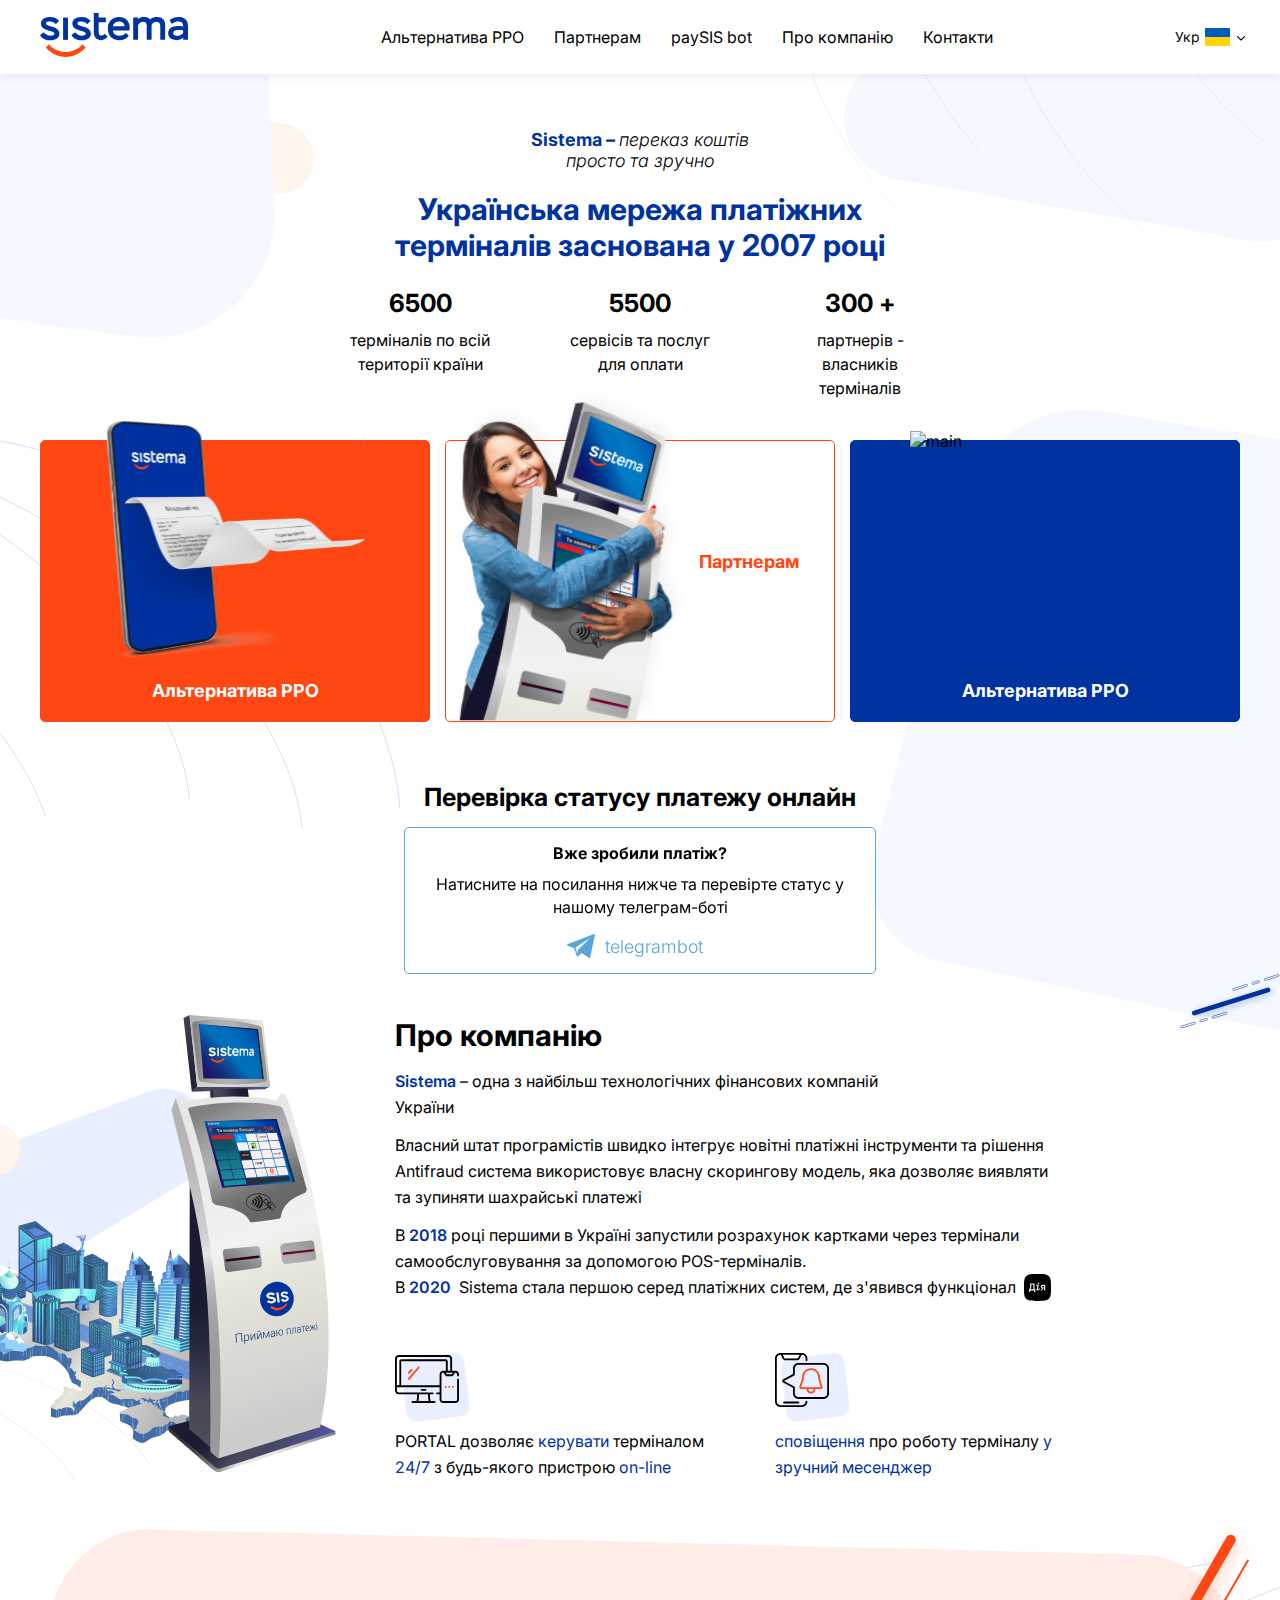
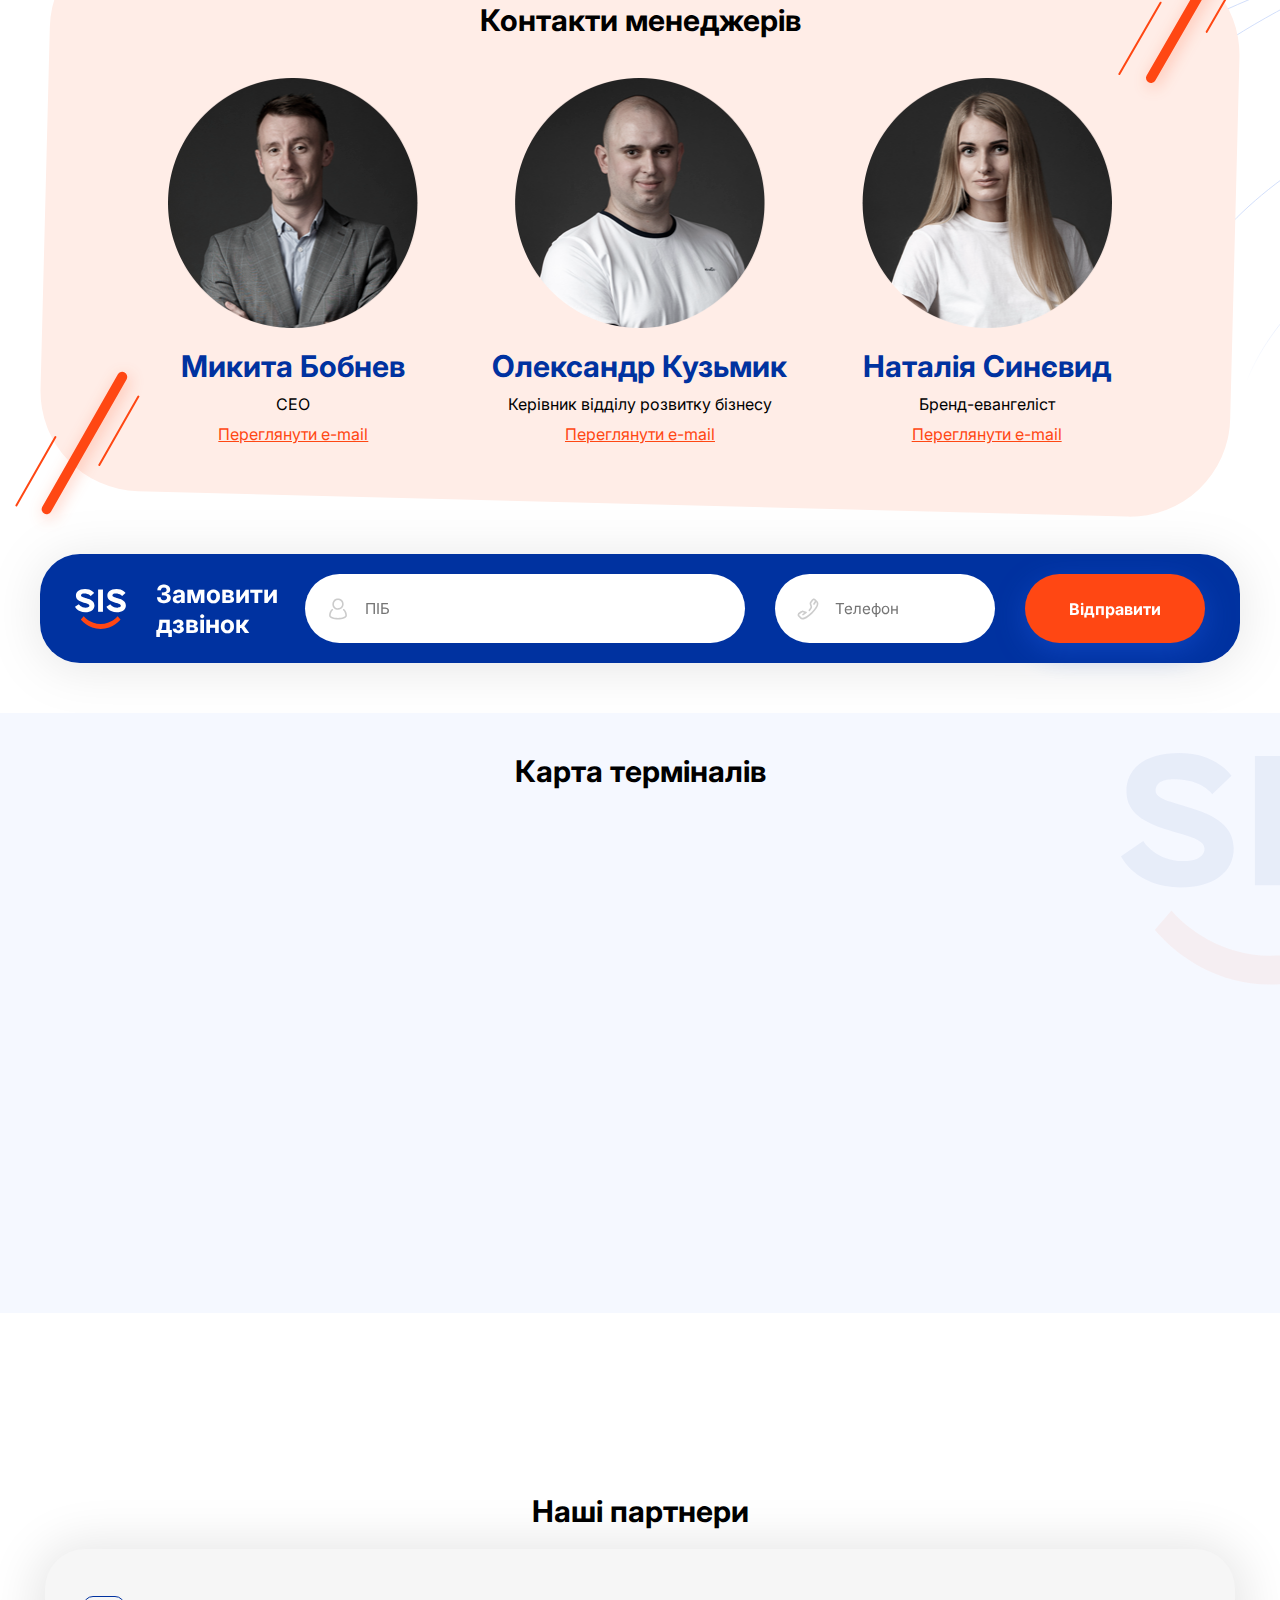
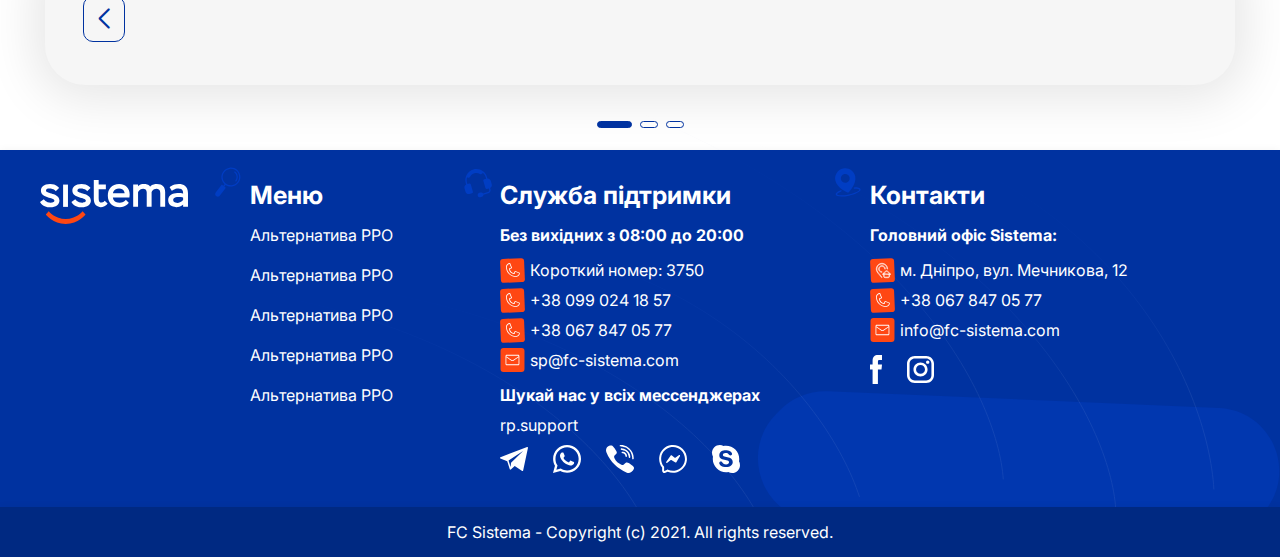
==== commit 437db417: "ads" ====
--- a/index.html
+++ b/index.html
@@ -165,15 +165,15 @@
                     </div>
                     <div class="main_bottom_wrap">
                         <div class="main_bottom_item">
-                            <img src="img/main/main_1.svg" height="248" width="259" alt="main">
+                            <img src="img/main/main_1.svg" loading="lazy" height="248" width="259" alt="main">
                             <p>Альтернатива РРО</p>
                         </div>
                         <div class="main_bottom_item">
-                            <img src="img/main/main_2.svg" height="360" width="320" alt="main">
+                            <img src="img/main/main_2.png" loading="lazy" height="360" width="320" alt="main">
                             <p>Партнерам</p>
                         </div>
                         <div class="main_bottom_item">
-                            <img src="img/main/main_3.svg" height="250" width="270" alt="main">
+                            <img src="img/main/main_3.svg" loading="lazy" height="250" width="270" alt="main">
                             <p>Альтернатива РРО</p>
                         </div>
                     </div>
@@ -205,7 +205,7 @@
                 <div class="container">
                     <img src="img/about/about_bg.svg" class="about_bg" alt="arr">
                     <div class="about_wrap">
-                        <img src="img/about/about.svg" class="about_img" height="640" width="585" alt="about">
+                        <img src="img/about/about.svg" loading="lazy" class="about_img" height="640" width="585" alt="about">
                         <div class="about_info">
                             <img src="img/about/about_mob.svg" class="about_img_mob" alt="about">
                             <h3 class="about_title">Про компанію</h3>
@@ -219,11 +219,11 @@
                             </div>
                             <div class="about_icon_wrap">
                                 <div class="about_icon_item">
-                                    <img src="img/about/about_icon_1.svg" alt="about">
+                                    <img src="img/about/about_icon_1.svg" loading="lazy" alt="about">
                                     <p>PORTAL дозволяє <span>керувати</span> терміналом <span>24/7</span> з будь-якого пристрою <span>on-line</span></p>
                                 </div>
                                 <div class="about_icon_item">
-                                    <img src="img/about/about_icon_2.svg" alt="about">
+                                    <img src="img/about/about_icon_2.svg" loading="lazy" alt="about">
                                     <p><span>сповіщення</span> про роботу терміналу <span>у<br> зручний месенджер</span></p>
                                 </div>
                             </div>
@@ -239,19 +239,19 @@
                     <h3 class="contact_title">Контакти менеджерів</h3>
                     <div class="contact_wrap">
                         <div class="contact_box">
-                            <img src="img/contact/con1.png" height="250" width="250" alt="contact">
+                            <img src="img/contact/con1.png" loading="lazy" height="250" width="250" alt="contact">
                             <p class="contact_name">Микита Бобнев</p>
                             <p class="contact_prof">СЕО</p>
                             <a href="mailto:email@mail.ru" class="contact_link"><span class="show">Переглянути e-mail</span><span class="hide">email@mail.ru</span></a>
                         </div>
                         <div class="contact_box">
-                            <img src="img/contact/con2.png" height="250" width="250" alt="contact">
+                            <img src="img/contact/con2.png" loading="lazy" height="250" width="250" alt="contact">
                             <p class="contact_name">Олександр Кузьмик</p>
                             <p class="contact_prof">Керівник відділу розвитку бізнесу</p>
                             <a href="mailto:email@mail.ru" class="contact_link"><span class="show">Переглянути e-mail</span><span class="hide">email@mail.ru</span></a>
                         </div>
                         <div class="contact_box">
-                            <img src="img/contact/con3.png" height="250" width="250" alt="contact">
+                            <img src="img/contact/con3.png" loading="lazy" height="250" width="250" alt="contact">
                             <p class="contact_name">Наталія Синєвид</p>
                             <p class="contact_prof">Бренд-евангеліст</p>
                             <a href="mailto:email@mail.ru" class="contact_link"><span class="show">Переглянути e-mail</span><span class="hide">email@mail.ru</span></a>
@@ -304,22 +304,22 @@
                         <div class="swiper-container">
                             <div class="swiper-wrapper">
                                 <div class="swiper-slide">
-                                    <img src="img/part/part.svg" alt="part">
+                                    <img src="img/part/part.svg" loading="lazy" alt="part">
                                 </div>
                                 <div class="swiper-slide">
-                                    <img src="img/part/part.svg" alt="part">
+                                    <img src="img/part/part.svg" loading="lazy" alt="part">
                                 </div>
                                 <div class="swiper-slide">
-                                    <img src="img/part/part.svg" alt="part">
+                                    <img src="img/part/part.svg" loading="lazy" alt="part">
                                 </div>
                                 <div class="swiper-slide">
-                                    <img src="img/part/part.svg" alt="part">
+                                    <img src="img/part/part.svg" loading="lazy" alt="part">
                                 </div>
                                 <div class="swiper-slide">
-                                    <img src="img/part/part.svg" alt="part">
+                                    <img src="img/part/part.svg" loading="lazy" alt="part">
                                 </div>
                                 <div class="swiper-slide">
-                                    <img src="img/part/part.svg" alt="part">
+                                    <img src="img/part/part.svg" loading="lazy" alt="part">
                                 </div>
                             </div>
                         </div>
@@ -508,6 +508,38 @@
     <script src="https://code.jquery.com/jquery-3.5.1.min.js" integrity="sha256-9/aliU8dGd2tb6OSsuzixeV4y/faTqgFtohetphbbj0=" crossorigin="anonymous"></script>
     <script src="https://unpkg.com/swiper/swiper-bundle.min.js"></script>
     <script src="js/common.js"></script>
+    <script>
+        var swiper = new Swiper(".partners .swiper-container", {
+            slidesPerView: 1,
+            spaceBetween: 10,
+            pagination: {
+                el: ".partners .swiper-pagination",
+                clickable: true,
+            },
+            breakpoints: {
+                0: {
+                    slidesPerView: 2,
+                    spaceBetween: 20,
+                },
+                640: {
+                    slidesPerView: 2,
+                    spaceBetween: 20,
+                },
+                768: {
+                    slidesPerView: 3,
+                    spaceBetween: 30,
+                },
+                1024: {
+                    slidesPerView: 4,
+                    spaceBetween: 30,
+                },
+            },
+            navigation: {
+                nextEl: '.partners .swiper-button-next',
+                prevEl: '.partners .swiper-button-prev',
+            }
+        });
+    </script>
 </body>
 
 </html>--- a/css/main.css
+++ b/css/main.css
@@ -230,7 +230,7 @@
             content: url(../img/footer/arr_hover.svg);
             position: absolute;
             top: 85%;
-            left: 20%;
+            left: 0;
             opacity: 0;
             -webkit-transition: .2s;
             -o-transition: .2s;
@@ -498,6 +498,180 @@
         position: relative;
         bottom: 20px; }
 
+.skills {
+  position: relative;
+  z-index: 9; }
+  .skills .skill_bg_1 {
+    position: absolute;
+    left: 0;
+    top: -90px; }
+    @media (max-width: 990px) {
+      .skills .skill_bg_1 {
+        display: none; } }
+  .skills .skill_bg_2 {
+    position: absolute;
+    right: 0;
+    top: -160px; }
+    @media (max-width: 990px) {
+      .skills .skill_bg_2 {
+        display: none; } }
+  .skills .container {
+    position: relative;
+    z-index: 9; }
+  .skills .skills_title {
+    text-align: center;
+    font: 700 1.875rem 'Inter', sans-serif;
+    margin-bottom: 30px; }
+    @media (max-width: 990px) {
+      .skills .skills_title {
+        font: 700 1.5rem 'Inter', sans-serif;
+        margin-bottom: 20px; } }
+  .skills .skills_wrap {
+    display: grid;
+    grid-template-columns: 1fr 1fr 1fr 1fr;
+    grid-gap: 15px; }
+    @media (max-width: 1200px) {
+      .skills .skills_wrap {
+        grid-template-columns: 1fr 1fr;
+        grid-gap: 30px; } }
+    @media (max-width: 768px) {
+      .skills .skills_wrap {
+        grid-template-columns: 1fr;
+        grid-gap: 15px; } }
+    .skills .skills_wrap .skills_box {
+      display: -webkit-box;
+      display: -webkit-flex;
+      display: -ms-flexbox;
+      display: flex;
+      -webkit-box-orient: vertical;
+      -webkit-box-direction: normal;
+      -webkit-flex-direction: column;
+          -ms-flex-direction: column;
+              flex-direction: column; }
+      .skills .skills_wrap .skills_box img {
+        margin-bottom: 10px;
+        height: 65px;
+        width: 65px; }
+      .skills .skills_wrap .skills_box p {
+        font: 400 1rem/23px 'Inter', sans-serif;
+        color: #000; }
+
+.doing {
+  position: relative;
+  z-index: 9; }
+  .doing .doing_title {
+    text-align: center;
+    font: 700 1.875rem 'Inter', sans-serif;
+    margin-bottom: 30px; }
+    @media (max-width: 990px) {
+      .doing .doing_title {
+        font: 700 1.5rem 'Inter', sans-serif;
+        margin-bottom: 20px; } }
+  .doing .doing_wrap {
+    display: -webkit-box;
+    display: -webkit-flex;
+    display: -ms-flexbox;
+    display: flex;
+    -webkit-box-align: center;
+    -webkit-align-items: center;
+        -ms-flex-align: center;
+            align-items: center;
+    -webkit-box-pack: center;
+    -webkit-justify-content: center;
+        -ms-flex-pack: center;
+            justify-content: center; }
+    @media (max-width: 990px) {
+      .doing .doing_wrap {
+        display: grid;
+        grid-template-columns: 1fr 1fr;
+        grid-gap: 30px; } }
+    @media (max-width: 576px) {
+      .doing .doing_wrap {
+        display: grid;
+        grid-template-columns: 1fr; } }
+    .doing .doing_wrap .doing_box {
+      margin: 0 60px;
+      max-width: 360px;
+      display: -webkit-box;
+      display: -webkit-flex;
+      display: -ms-flexbox;
+      display: flex;
+      -webkit-box-align: center;
+      -webkit-align-items: center;
+          -ms-flex-align: center;
+              align-items: center;
+      -webkit-box-pack: center;
+      -webkit-justify-content: center;
+          -ms-flex-pack: center;
+              justify-content: center;
+      -webkit-box-orient: vertical;
+      -webkit-box-direction: normal;
+      -webkit-flex-direction: column;
+          -ms-flex-direction: column;
+              flex-direction: column; }
+      @media (max-width: 990px) {
+        .doing .doing_wrap .doing_box {
+          margin: 0; } }
+      .doing .doing_wrap .doing_box img {
+        margin-bottom: 10px; }
+      .doing .doing_wrap .doing_box p {
+        text-align: center;
+        font: 400 1rem/23px 'Inter', sans-serif; }
+
+.alternative {
+  position: relative;
+  z-index: 9;
+  margin-bottom: 60px; }
+  @media (max-width: 990px) {
+    .alternative {
+      margin-bottom: 35px; } }
+  .alternative .alternative_wrap {
+    max-width: 800px;
+    margin: 0 auto;
+    display: grid;
+    grid-template-columns: 2fr 1fr;
+    grid-gap: 30px;
+    -webkit-box-align: center;
+    -webkit-align-items: center;
+        -ms-flex-align: center;
+            align-items: center; }
+    @media (max-width: 768px) {
+      .alternative .alternative_wrap {
+        grid-gap: 30px;
+        grid-template-columns: 1fr; } }
+    .alternative .alternative_wrap .alternative_title {
+      margin-bottom: 10px;
+      color: #0032A0;
+      font: 700 1.875rem/42px 'Inter', sans-serif; }
+      @media (max-width: 576px) {
+        .alternative .alternative_wrap .alternative_title br {
+          display: none; } }
+    .alternative .alternative_wrap .alternative_text {
+      margin-bottom: 15px;
+      font: 400 1.125rem/25px 'Inter', sans-serif; }
+    .alternative .alternative_wrap .alternative_btn {
+      display: inline-block;
+      padding: 15px 30px;
+      background: #0032A0;
+      color: #fff;
+      font: 700 1rem 'Inter', sans-serif;
+      border-radius: 40px;
+      text-align: center;
+      -webkit-box-shadow: 0px 8px 30px rgba(33, 94, 233, 0.4);
+              box-shadow: 0px 8px 30px rgba(33, 94, 233, 0.4); }
+      @media (max-width: 576px) {
+        .alternative .alternative_wrap .alternative_btn {
+          display: block;
+          width: 100%;
+          -webkit-box-sizing: border-box;
+                  box-sizing: border-box; } }
+    .alternative .alternative_wrap img {
+      margin: 0 auto;
+      display: block; }
+      @media (max-width: 768px) {
+        .alternative .alternative_wrap img {
+          display: none; } }
+
 .status {
   position: relative;
   margin-bottom: -40px; }
@@ -935,7 +1109,7 @@
 .form {
   margin-bottom: 90px; }
   .form .form_wrap {
-    background: #f0f0f0;
+    background: #0032A0;
     border-radius: 40px;
     padding: 20px 35px;
     -webkit-filter: drop-shadow(0px 4px 25px rgba(0, 0, 0, 0.1));
@@ -975,6 +1149,7 @@
           .form .form_wrap .form_info img {
             margin-right: 20px; } }
       .form .form_wrap .form_info .form_title {
+        color: #fff;
         font: 700 1.56rem 'Inter', sans-serif; }
         @media (max-width: 990px) {
           .form .form_wrap .form_info .form_title {
@@ -1027,7 +1202,7 @@
         -webkit-transition: .2s;
         -o-transition: .2s;
         transition: .2s;
-        background: #0032A0;
+        background: #FF4713;
         -webkit-box-shadow: 0px 8px 30px rgba(33, 94, 233, 0.4);
                 box-shadow: 0px 8px 30px rgba(33, 94, 233, 0.4);
         border-radius: 40px;
@@ -1213,7 +1388,8 @@
         margin: 0 auto;
         -o-object-fit: cover;
            object-fit: cover;
-        padding: 0 10px; }
+        padding: 0 10px;
+        min-width: 80px; }
         @media (max-width: 990px) {
           .partners .partners_wrap .swiper-slide img {
             height: 40px; } }
@@ -1239,16 +1415,17 @@
   background: #0032A0;
   position: relative;
   -webkit-box-shadow: 0px 2px 10px rgba(0, 0, 0, 0.07);
-          box-shadow: 0px 2px 10px rgba(0, 0, 0, 0.07);
-  overflow: hidden; }
+          box-shadow: 0px 2px 10px rgba(0, 0, 0, 0.07); }
   footer .line {
     position: absolute;
     right: 0;
-    bottom: -40px;
-    z-index: 2; }
+    bottom: -20px;
+    z-index: 2;
+    display: block; }
   footer .bg {
     position: absolute;
     right: 0;
+    display: block;
     bottom: -30px; }
     @media (max-width: 576px) {
       footer .bg {
@@ -1373,6 +1550,8 @@
           opacity: 1; }
 
 .footer_bottom {
+  position: relative;
+  z-index: 9;
   background: #002982;
   -webkit-box-shadow: 0px 2px 10px rgba(0, 0, 0, 0.07);
           box-shadow: 0px 2px 10px rgba(0, 0, 0, 0.07); }
